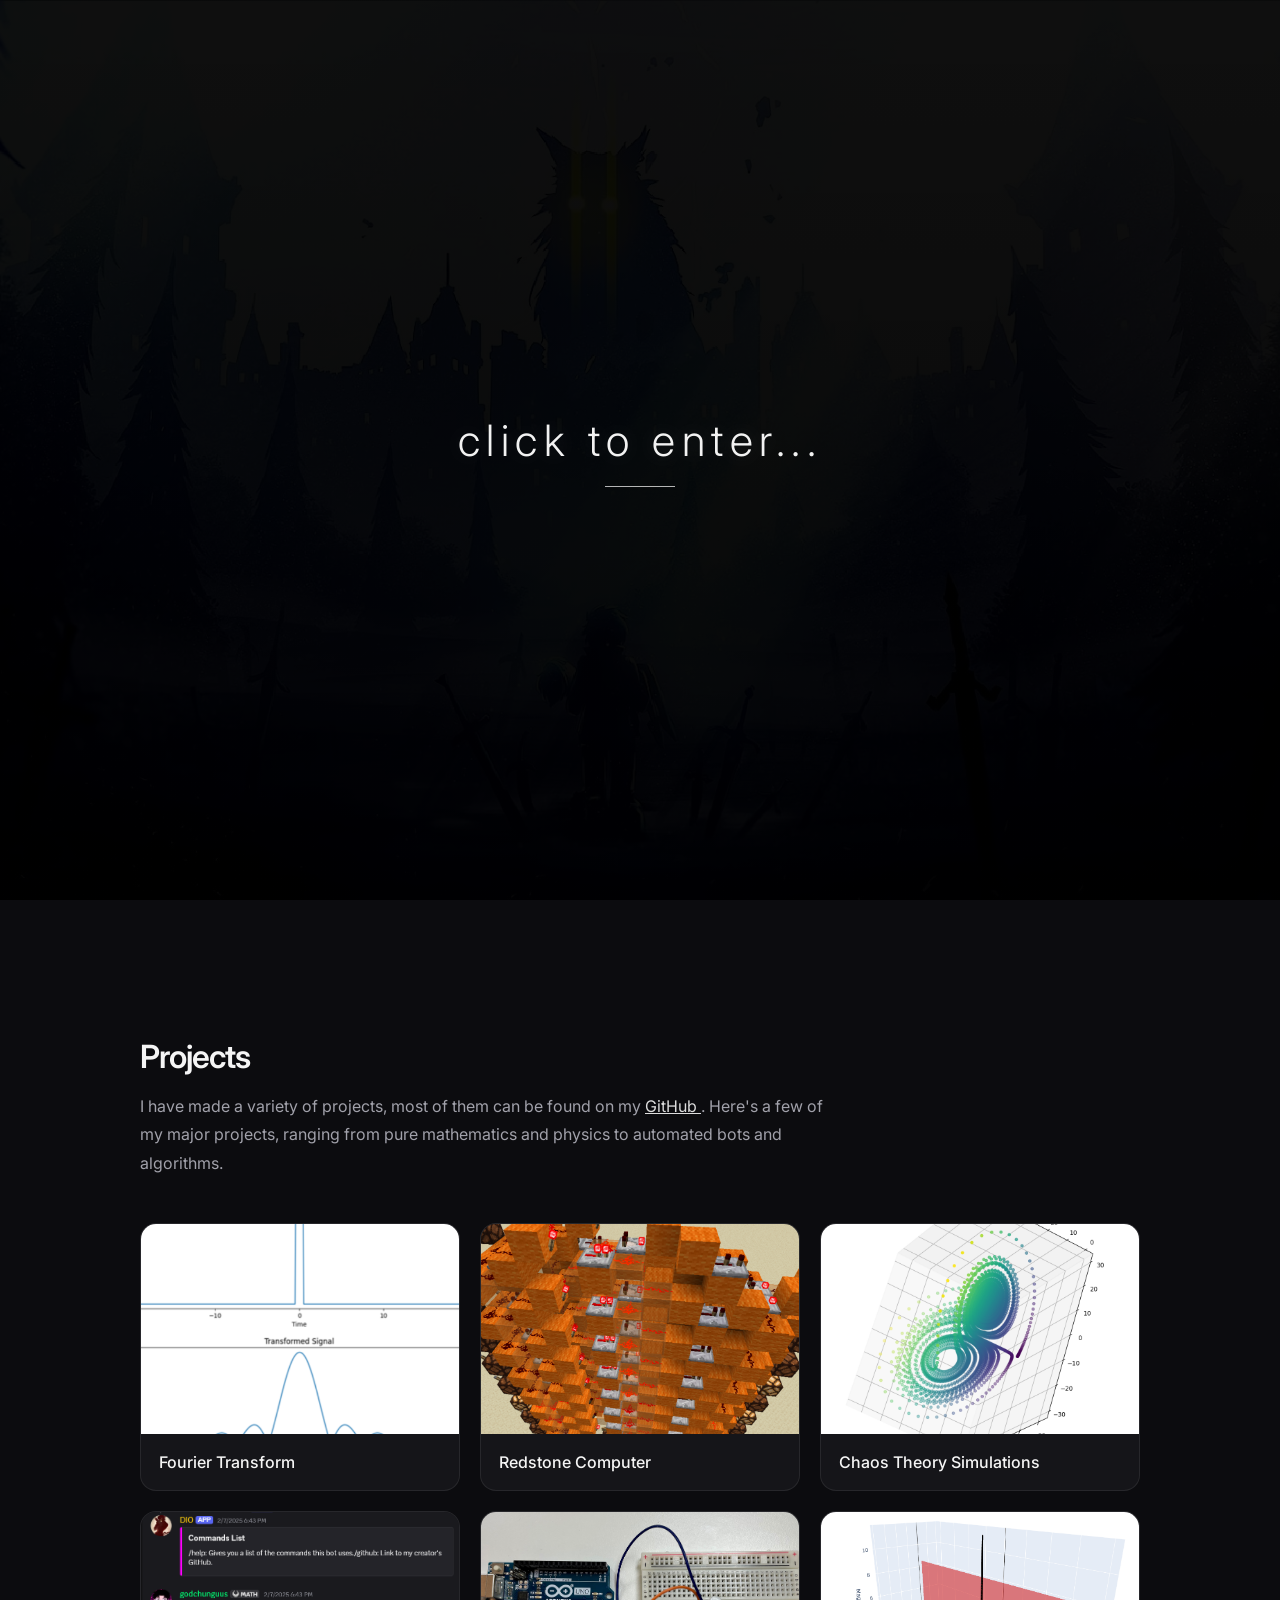
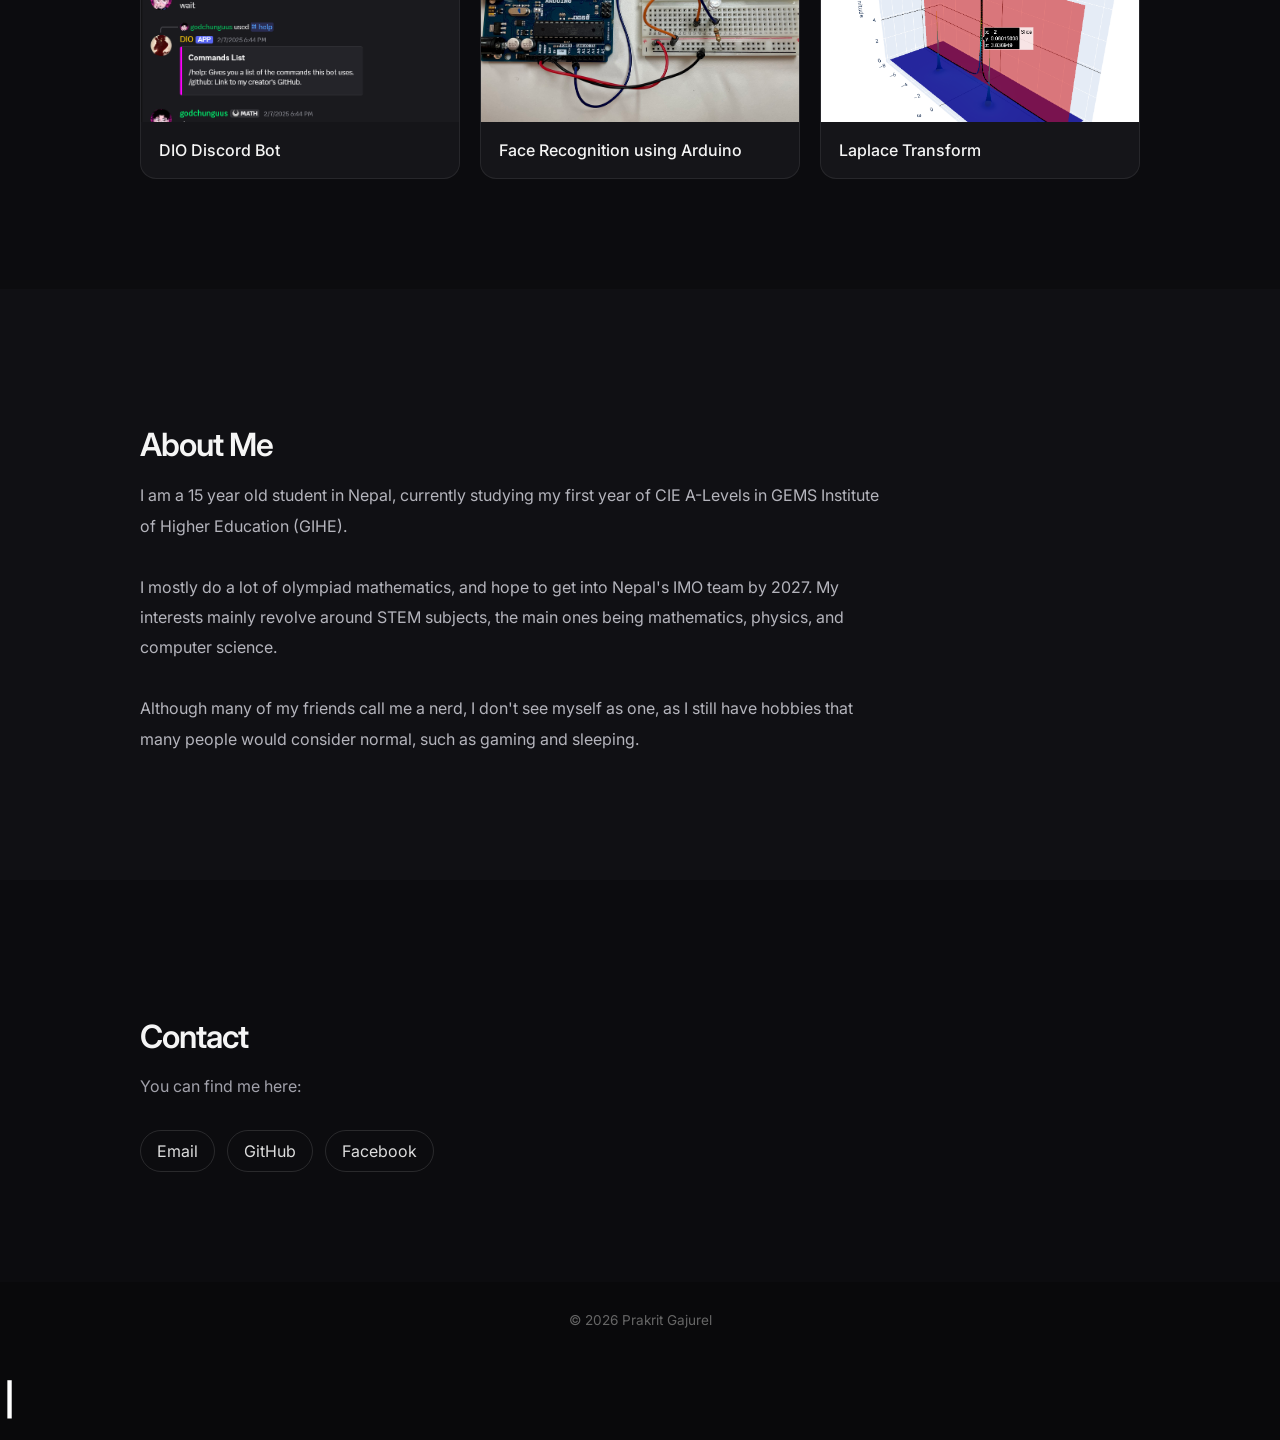
==== index.html @ 291060f9 "Add files via upload" ====
<!DOCTYPE HTML>
<html lang="en">

<head>
    <title>Prakrit Gajurel</title>

    <meta charset="utf-8">

    <meta
        name="viewport"
        content="width=device-width, initial-scale=1"
    >

    <link
        rel="stylesheet"
        href="assets/css/main.css"
    >

    <link
        href="https://fonts.googleapis.com/css2?family=Inter:wght@300;400;500;600;700&display=swap"
        rel="stylesheet"
    >
</head>


<body>

    <!-- click to enter -->

    <div id="entrance">

        <div class="entrance-content">

            <div class="entrance-text">
                click to enter...
            </div>

            <div class="entrance-line"></div>

        </div>

    </div>


    <!-- hero -->

    <section id="hero">

        <div class="hero-content">

            <h1>
                <span class="name-first"></span><span class="name-last"></span><span class="cursor">|</span>
            </h1>


            <p class="subtitle">
                Alias GodChungus
            </p>

            <a
                href="#projects"
                class="hero-button"
            >
                My Projects
            </a>

        </div>

    </section>


    <!-- projects -->

    <section
        id="projects"
        class="content-section"
    >

        <div class="section-inner">

            <h2 class="section-title">
                Projects
            </h2>

            <p class="section-description">

                I have made a variety of projects, most of them can be
                found on my

                <a
                    href="https://github.com/GodChungus"
                    target="_blank"
                    rel="noopener"
                >
                    GitHub
                </a>.

                Here's a few of my major projects, ranging from pure
                mathematics and physics to automated bots and algorithms.

            </p>


            <div class="projects-grid">


                <article class="project">

                    <img
                        src="images/fourier.png"
                        alt="Fourier Transform"
                    >

                    <div class="project-info">

                        <h3>
                            Fourier Transform
                        </h3>

                    </div>

                </article>


                <article class="project">

                    <img
                        src="images/redstone computer.png"
                        alt="Redstone Computer"
                    >

                    <div class="project-info">

                        <h3>
                            Redstone Computer
                        </h3>

                    </div>

                </article>


                <article class="project">

                    <img
                        src="images/chaos.png"
                        alt="Chaos Theory Simulations"
                    >

                    <div class="project-info">

                        <h3>
                            Chaos Theory Simulations
                        </h3>

                    </div>

                </article>


                <article class="project">

                    <img
                        src="images/dio.png"
                        alt="DIO Discord Bot"
                    >

                    <div class="project-info">

                        <h3>
                            DIO Discord Bot
                        </h3>

                    </div>

                </article>


                <article class="project">

                    <img
                        src="images/arduino ex.jpg"
                        alt="Arduino Face Recognition"
                    >

                    <div class="project-info">

                        <h3>
                            Face Recognition using Arduino
                        </h3>

                    </div>

                </article>


                <article class="project">

                    <a href="laplace.html">

                        <img
                            src="images/laplace ex.png"
                            alt="Laplace Transform"
                        >

                    </a>

                    <div class="project-info">

                        <h3>
                            Laplace Transform
                        </h3>

                    </div>

                </article>


            </div>

        </div>

    </section>


    <!-- about -->

    <section
        id="about"
        class="content-section"
    >

        <div class="section-inner">

            <h2 class="section-title">
                About Me
            </h2>

            <p class="about-text">

                I am a 15 year old student in Nepal, currently studying my
                first year of CIE A-Levels in GEMS Institute of Higher
                Education (GIHE).

                <br>
                <br>

                I mostly do a lot of olympiad mathematics, and hope to get
                into Nepal's IMO team by 2027. My interests mainly revolve
                around STEM subjects, the main ones being mathematics,
                physics, and computer science.

                <br>
                <br>

                Although many of my friends call me a nerd, I don't see
                myself as one, as I still have hobbies that many people
                would consider normal, such as gaming and sleeping.

            </p>

        </div>

    </section>


    <!-- contact -->

    <section
        id="contact"
        class="content-section"
    >

        <div class="section-inner">

            <h2 class="section-title">
                Contact
            </h2>

            <p class="section-description">
                You can find me here:
            </p>

            <div class="contact-links">

                <a href="mailto:pgajurel111@gmail.com">
                    Email
                </a>

                <a
                    href="https://github.com/GodChungus"
                    target="_blank"
                    rel="noopener"
                >
                    GitHub
                </a>

                <a
                    href="https://www.facebook.com/godchunguus/"
                    target="_blank"
                    rel="noopener"
                >
                    Facebook
                </a>

            </div>

        </div>

    </section>


    <!-- footer -->

    <footer>
        © 2026 Prakrit Gajurel
    </footer>


    <!-- local music -->

    <audio
        id="music"
        src="music/memento.mp3"
        preload="auto"
    ></audio>


    <!-- music player -->

    <div
        id="music-player"
        class="hidden"
    >

        <img
            class="music-art"
            src="images/memento.jpg"
            alt="Memento artwork"
        >


        <div class="music-info">

            <div class="music-title">
                Memento
            </div>

            <div class="music-artist">
                nonoc
            </div>

        </div>


        <button
            id="music-toggle"
            type="button"
            aria-label="Pause music"
        >

            <span class="pause-icon">
                <span></span>
                <span></span>
            </span>

        </button>

    </div>


    <!-- javascript -->

    <script src="assets/js/main.js"></script>

</body>

</html>
<h1>
    <span class="name-first"></span><span class="name-last"></span><span class="cursor">|</span>
</h1>
---- assets/css/main.css ----
/* global */

* {
    box-sizing: border-box;
}

html {
    scroll-behavior: smooth;
}

body {
    margin: 0;

    font-family:
        "Inter",
        sans-serif;

    background: #09090b;
    color: #f5f5f5;
}



/* click to enter */

#entrance {
    position: fixed;

    inset: 0;

    z-index: 10000;

    display: flex;

    align-items: center;
    justify-content: center;

    text-align: center;

    cursor: pointer;

    background:
        linear-gradient(
            rgba(0, 0, 0, 0.94),
            rgba(0, 0, 0, 0.97)
        ),
        url("../../images/rezero-bg.webp")
        center center / cover no-repeat;

    transition:
        opacity 1.2s ease,
        visibility 1.2s ease;
}


#entrance.leaving {
    opacity: 0;
    visibility: hidden;

    pointer-events: none;
}


/* entrance text */

.entrance-content {
    display: flex;

    flex-direction: column;

    align-items: center;

    animation:
        entranceAppear
        1.5s
        ease-out
        forwards;
}


.entrance-text {
    margin: 0;

    color:
        rgba(255, 255, 255, 0.95);

    font-size:
        clamp(
            1.8rem,
            4vw,
            2.7rem
        );

    font-weight: 300;

    letter-spacing: 0.15em;

    text-shadow:
        0 0 25px
        rgba(255, 255, 255, 0.15);

    animation:
        textPulse
        3s
        ease-in-out
        infinite;
}


.entrance-line {
    width: 70px;

    height: 1px;

    margin-top: 20px;

    background:
        rgba(255, 255, 255, 0.7);
}


@keyframes entranceAppear {

    0% {
        opacity: 0;
        transform:
            translateY(20px)
            scale(0.94);
    }

    100% {
        opacity: 1;
        transform:
            translateY(0)
            scale(1);
    }
}


@keyframes textPulse {

    0%,
    100% {
        opacity: 0.72;
    }

    50% {
        opacity: 1;
    }
}


/* hero */

#hero {
    min-height: 100vh;

    position: relative;

    display: flex;

    align-items: center;
    justify-content: center;

    text-align: center;

    overflow: hidden;
}


#hero::before {
    content: "";

    position: absolute;

    inset: -20px;

    background:
        linear-gradient(
            rgba(0, 0, 0, 0.38),
            rgba(0, 0, 0, 0.72)
        ),
        url("../../images/rezero-bg.webp")
        center center / cover no-repeat;

    filter: blur(4px);

    transform: scale(1.04);

    z-index: 0;
}


#hero::after {
    content: "";

    position: absolute;

    inset: 0;

    background:
        radial-gradient(
            circle at center,
            transparent 0%,
            rgba(0, 0, 0, 0.38) 100%
        );

    pointer-events: none;

    z-index: 1;
}


.hero-content {
    position: relative;

    z-index: 2;

    max-width: 800px;

    padding: 40px 25px;
}


.hero-content h1 {
    margin: 0;

    min-height: 1.1em;

    font-size:
        clamp(
            3rem,
            8vw,
            6rem
        );

    font-weight: 300;

    letter-spacing: 0.08em;

    line-height: 1.1;

    white-space: nowrap;

    text-shadow:
        0 4px 25px
        rgba(0, 0, 0, 0.5);
}


.name-first {
    color: #fff;
}


.name-last {
    color: #6ea8ff;
}

.cursor {
    color: #fff;

    margin-left: 4px;

    animation: blink 0.8s step-end infinite;
}

@keyframes blink {

    0%,
    50% {
        color: transparent;
    }

    51%,
    100% {
        color: #fff;
    }
}body {
    margin: 0;

    font-family:
        "Inter",
        sans-serif;

    background: #09090b;
    color: #f5f5f5;
}



/* subtitle */

.subtitle {
    margin:
        12px 0 35px;

    font-size: 1.05rem;

    color:
        rgba(255, 255, 255, 0.75);

    letter-spacing: 0.08em;

    text-transform: uppercase;
}


/* hero button */

.hero-button {
    display: inline-flex;

    align-items: center;
    justify-content: center;

    min-width: 190px;

    padding:
        13px 24px;

    border:
        1px solid
        rgba(255, 255, 255, 0.35);

    border-radius: 999px;

    background:
        rgba(255, 255, 255, 0.08);

    color: white;

    backdrop-filter:
        blur(12px);

    -webkit-backdrop-filter:
        blur(12px);

    font-size: 0.95rem;

    font-weight: 500;

    text-decoration: none;

    transition:
        background 0.25s ease,
        border-color 0.25s ease,
        transform 0.25s ease;
}


.hero-button:hover {
    background:
        rgba(255, 255, 255, 0.17);

    border-color:
        rgba(255, 255, 255, 0.7);

    transform:
        translateY(-2px);
}


/* music player */

#music-player {
    position: fixed;

    z-index: 9000;

    left: 50%;
    bottom: 24px;

    width:
        min(
            360px,
            calc(100vw - 30px)
        );

    display: flex;

    align-items: center;

    gap: 12px;

    padding:
        9px 11px;

    border:
        1px solid
        rgba(255, 255, 255, 0.16);

    border-radius: 999px;

    background:
        rgba(20, 20, 24, 0.62);

    backdrop-filter:
        blur(18px);

    -webkit-backdrop-filter:
        blur(18px);

    box-shadow:
        0 10px 40px
        rgba(0, 0, 0, 0.4);

    transform:
        translateX(-50%);

    opacity: 1;

    transition:
        opacity 0.5s ease,
        transform 0.5s
        cubic-bezier(.22, 1, .36, 1);
}


#music-player.hidden {
    opacity: 0;

    transform:
        translateX(-50%)
        translateY(20px);

    pointer-events: none;
}


/* music art */

.music-art {
    width: 42px;
    height: 42px;

    flex-shrink: 0;

    display: block;

    object-fit: cover;

    border-radius: 50%;

    box-shadow:
        0 3px 15px
        rgba(0, 0, 0, 0.4);
}


/* music info */

.music-info {
    flex: 1;

    min-width: 0;

    text-align: left;
}


.music-title {
    overflow: hidden;

    color: white;

    font-size: 0.9rem;

    font-weight: 500;

    white-space: nowrap;

    text-overflow: ellipsis;
}


.music-artist {
    margin-top: 2px;

    color:
        rgba(255, 255, 255, 0.48);

    font-size: 0.72rem;
}


/* music button */

#music-toggle {
    width: 38px;
    height: 38px;

    flex-shrink: 0;

    display: flex;

    align-items: center;
    justify-content: center;

    padding: 0;

    border: 0;

    border-radius: 50%;

    background:
        rgba(255, 255, 255, 0.1);

    cursor: pointer;

    transition:
        background 0.2s ease,
        transform 0.2s ease;
}


#music-toggle:hover {
    background:
        rgba(255, 255, 255, 0.18);

    transform:
        scale(1.06);
}


/* pause icon */

.pause-icon {
    width: 12px;
    height: 16px;

    display: flex;

    align-items: center;
    justify-content: center;

    gap: 4px;
}


.pause-icon span {
    display: block;

    width: 3px;
    height: 14px;

    border-radius: 2px;

    background: white;
}


/* play icon */

.play-icon {
    display: block;

    width: 0;
    height: 0;

    margin-left: 3px;

    border-top:
        7px solid transparent;

    border-bottom:
        7px solid transparent;

    border-left:
        10px solid white;
}


/* rotating music art */

.music-art {
    animation: albumSpin 8s linear infinite;
    animation-play-state: paused;
}

#music-player.playing .music-art {
    animation-play-state: running;
}

@keyframes albumSpin {
    from {
        transform: rotate(0deg);
    }

    to {
        transform: rotate(360deg);
    }
}


/* content sections */

.content-section {
    padding:
        110px 25px;

    background: #0c0c0f;
}


.content-section:nth-child(even) {
    background: #101014;
}


.section-inner {
    width:
        min(1000px, 100%);

    margin: 0 auto;
}


.section-title {
    margin-bottom: 15px;

    font-size: 2rem;

    font-weight: 600;

    letter-spacing: -0.03em;
}


.section-description {
    max-width: 700px;

    color: #a1a1aa;

    line-height: 1.8;
}


.section-description a {
    color: #ddd;
}


/* projects */

.projects-grid {
    display: grid;

    grid-template-columns:
        repeat(3, 1fr);

    gap: 20px;

    margin-top: 45px;
}


.project {
    overflow: hidden;

    border:
        1px solid
        rgba(255, 255, 255, 0.08);

    border-radius: 16px;

    background: #151519;

    transition:
        transform 0.25s ease,
        border-color 0.25s ease;
}


.project:hover {
    transform:
        translateY(-5px);

    border-color:
        rgba(255, 255, 255, 0.2);
}


.project img {
    display: block;

    width: 100%;

    height: 210px;

    object-fit: cover;
}


.project-info {
    padding: 18px;
}


.project-info h3 {
    margin: 0;

    font-size: 1rem;

    font-weight: 500;
}


.project a {
    display: block;
}


/* about */

.about-text {
    max-width: 750px;

    color: #b4b4bc;

    line-height: 1.9;
}


/* contact */

.contact-links {
    display: flex;

    flex-wrap: wrap;

    gap: 12px;

    margin-top: 30px;
}


.contact-links a {
    color: #ddd;

    text-decoration: none;

    padding:
        10px 16px;

    border:
        1px solid
        rgba(255, 255, 255, 0.12);

    border-radius: 999px;

    transition:
        0.25s ease;
}


.contact-links a:hover {
    background:
        rgba(255, 255, 255, 0.08);

    border-color:
        rgba(255, 255, 255, 0.3);
}


/* footer */

footer {
    padding: 30px;

    text-align: center;

    background: #09090b;

    color: #666;

    font-size: 0.85rem;
}


/* mobile */

@media (max-width: 750px) {

    .projects-grid {
        grid-template-columns: 1fr;
    }


    .content-section {
        padding:
            80px 20px;
    }


    .hero-content h1 {
        font-size: 3.2rem;

        letter-spacing: 0.05em;
    }


    .entrance-text {
        font-size: 1.5rem;

        letter-spacing:
            0.12em;
    }


    #music-player {
        bottom: 15px;

        width:
            calc(100vw - 30px);
    }

}
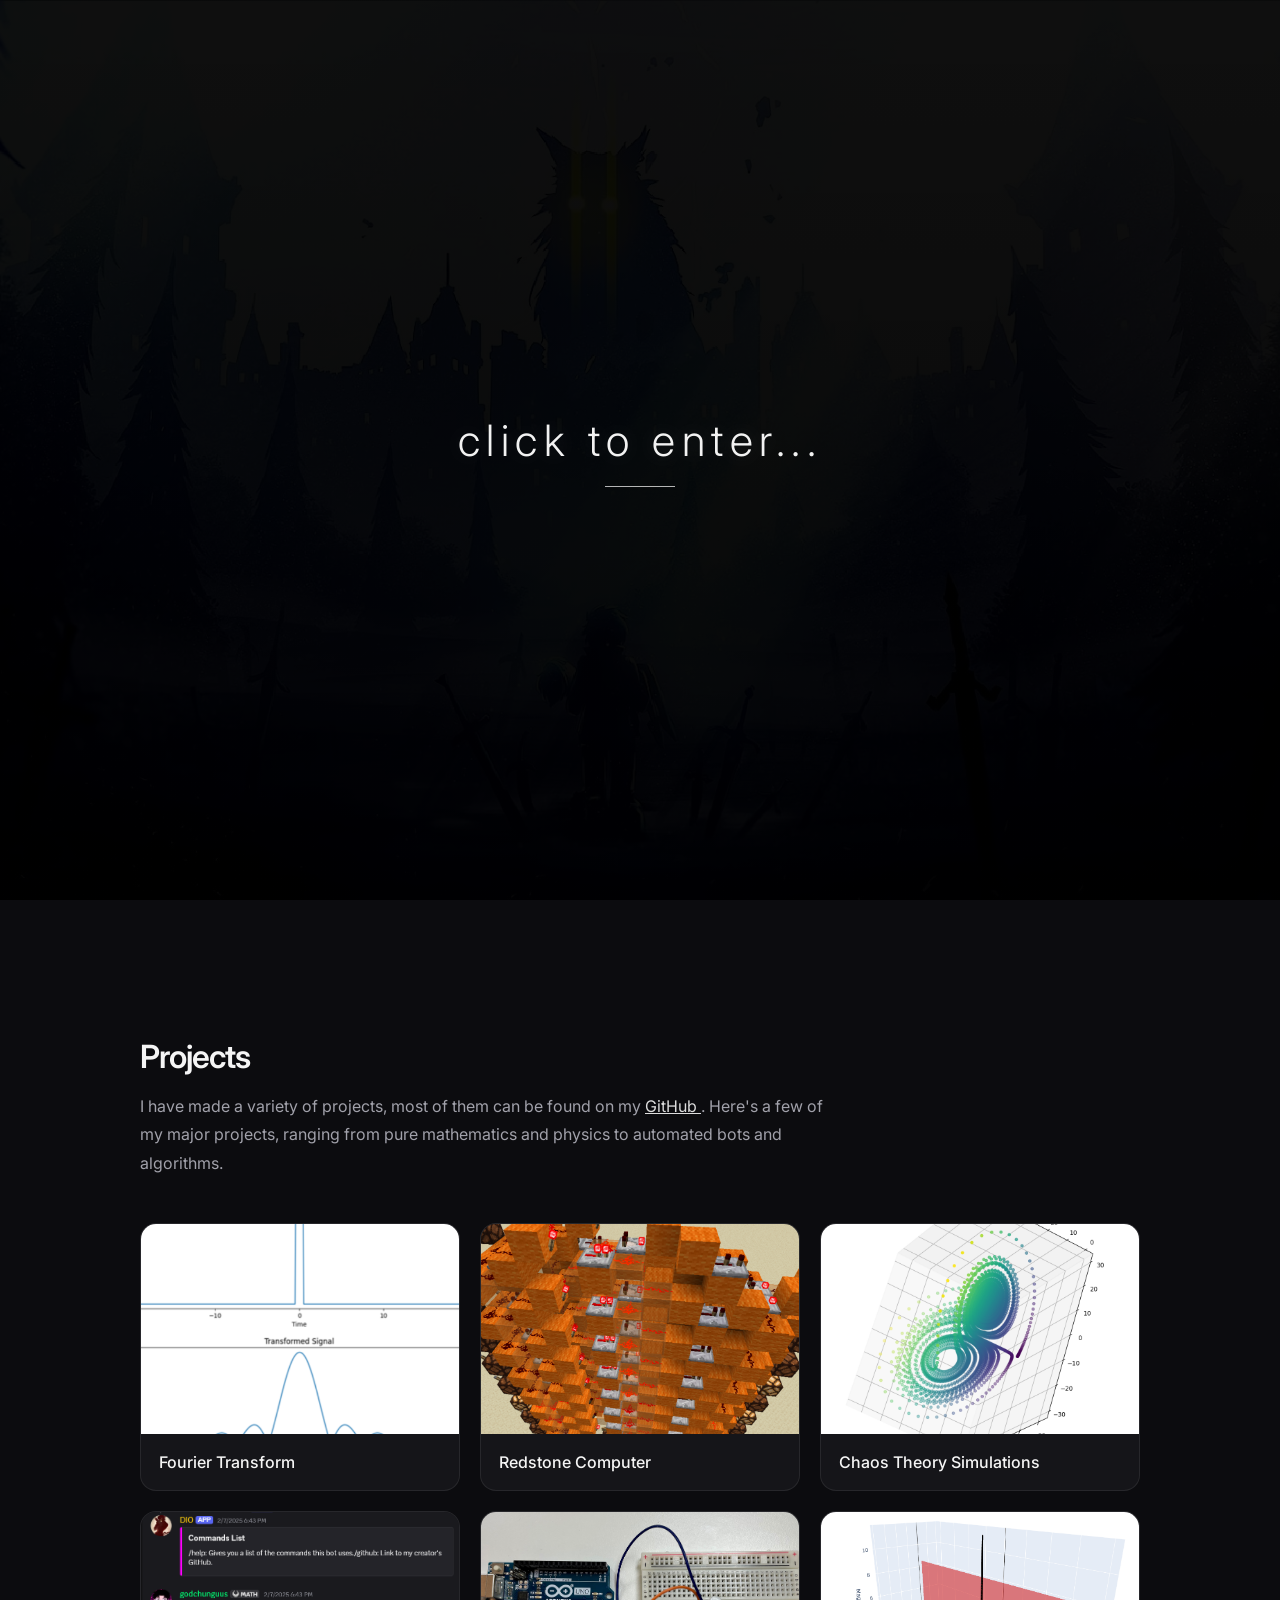
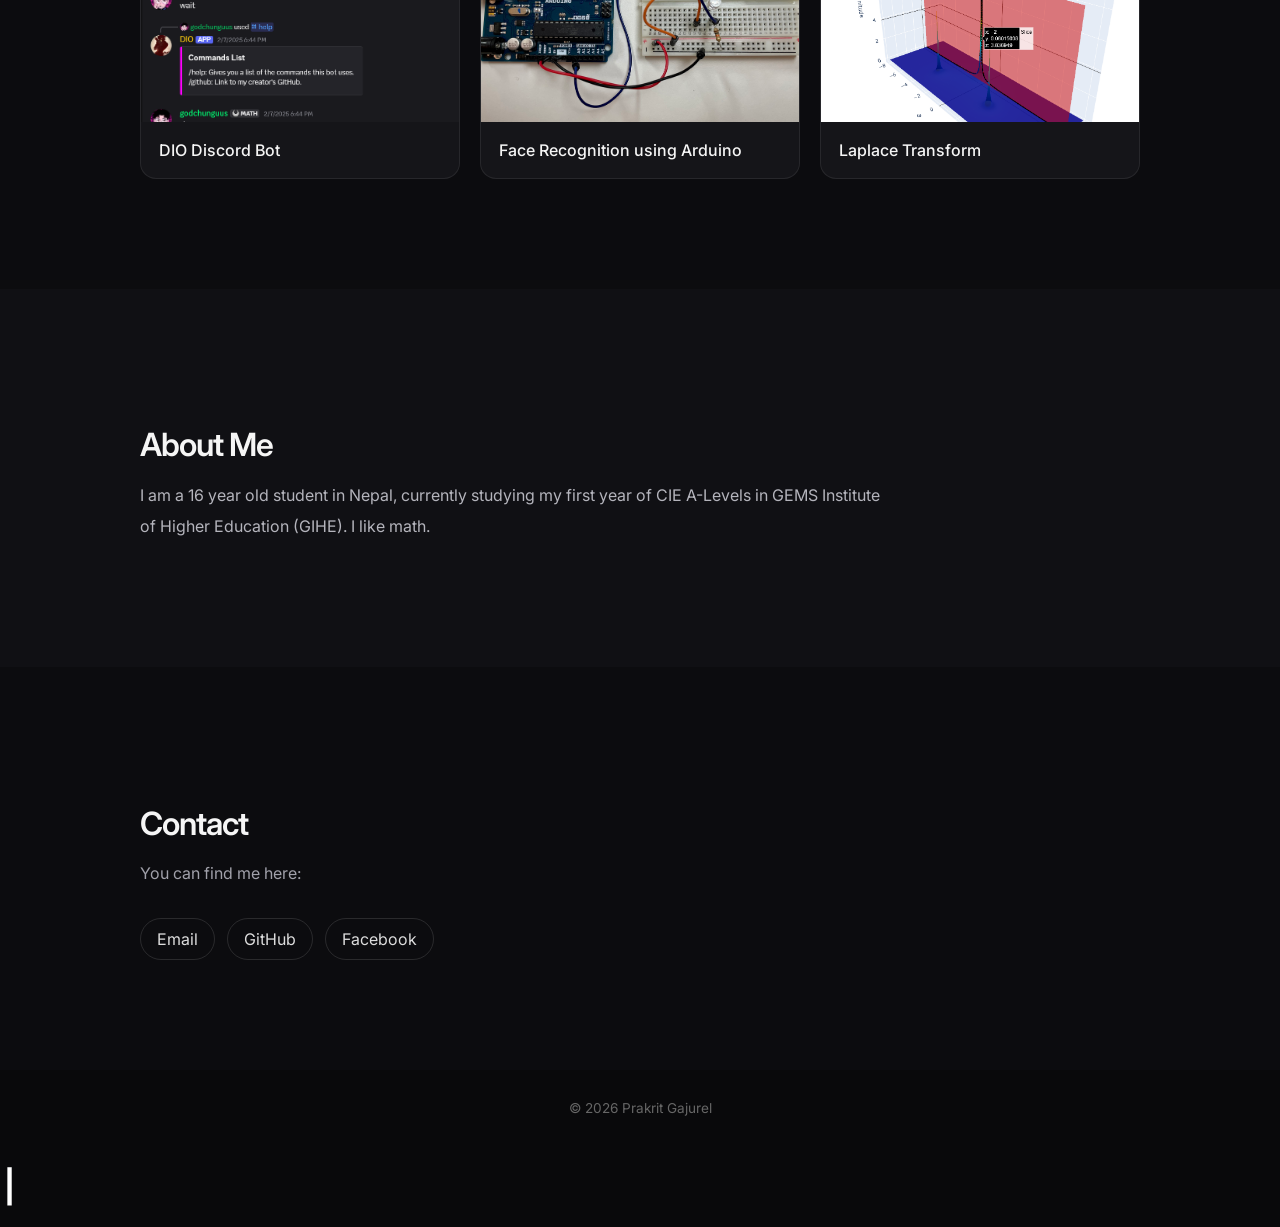
==== commit 0655bfb8: "Update index.html" ====
--- a/index.html
+++ b/index.html
@@ -238,25 +238,9 @@
 
             <p class="about-text">
 
-                I am a 15 year old student in Nepal, currently studying my
+                I am a 16 year old student in Nepal, currently studying my
                 first year of CIE A-Levels in GEMS Institute of Higher
-                Education (GIHE).
-
-                <br>
-                <br>
-
-                I mostly do a lot of olympiad mathematics, and hope to get
-                into Nepal's IMO team by 2027. My interests mainly revolve
-                around STEM subjects, the main ones being mathematics,
-                physics, and computer science.
-
-                <br>
-                <br>
-
-                Although many of my friends call me a nerd, I don't see
-                myself as one, as I still have hobbies that many people
-                would consider normal, such as gaming and sleeping.
-
+                Education (GIHE). I like math.
             </p>
 
         </div>
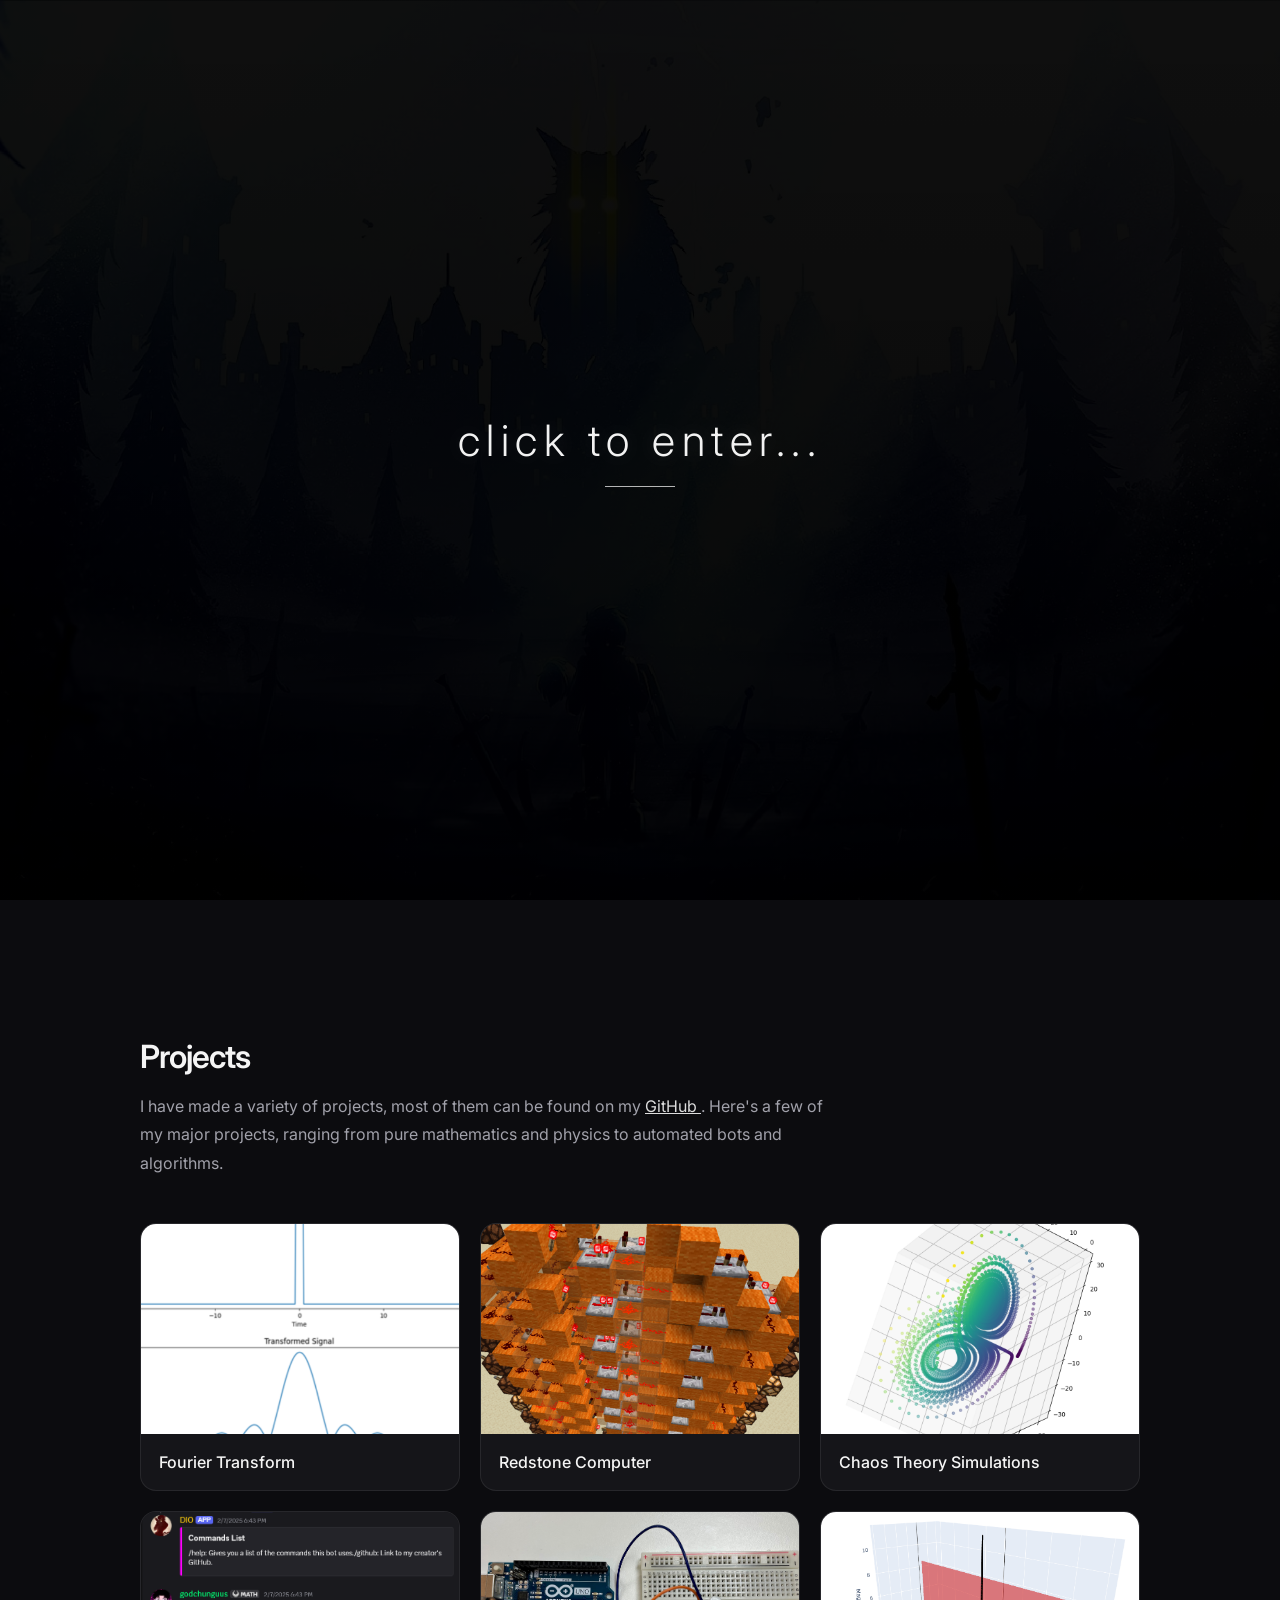
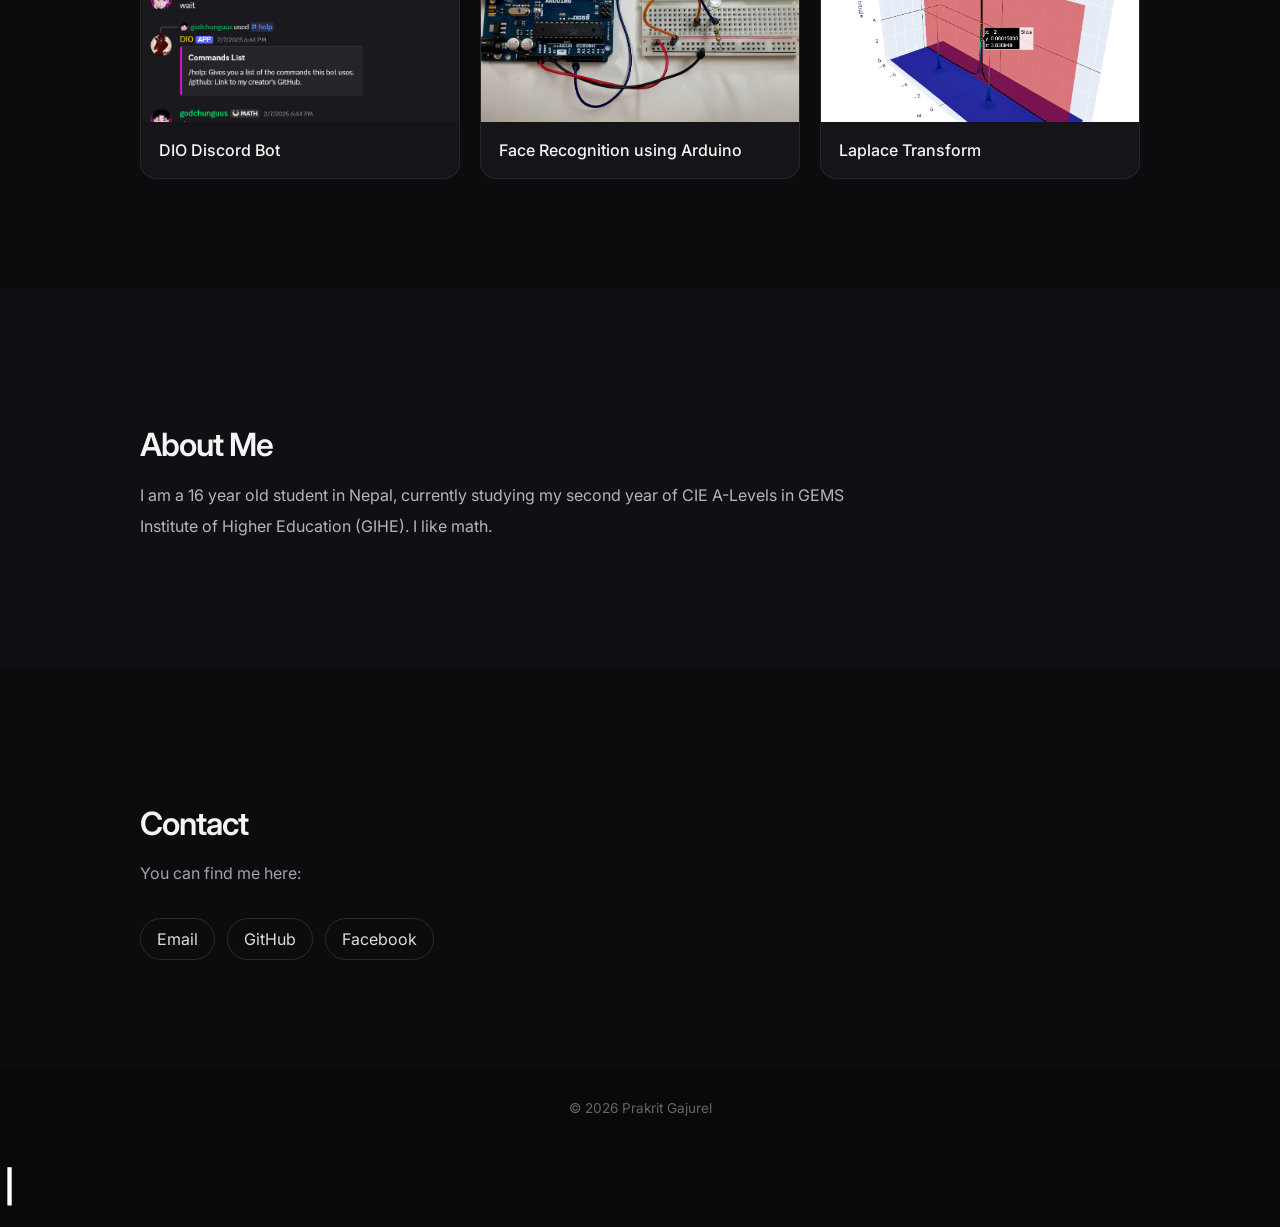
==== commit f90dcece: "Update index.html" ====
--- a/index.html
+++ b/index.html
@@ -239,7 +239,7 @@
             <p class="about-text">
 
                 I am a 16 year old student in Nepal, currently studying my
-                first year of CIE A-Levels in GEMS Institute of Higher
+                second year of CIE A-Levels in GEMS Institute of Higher
                 Education (GIHE). I like math.
             </p>
 
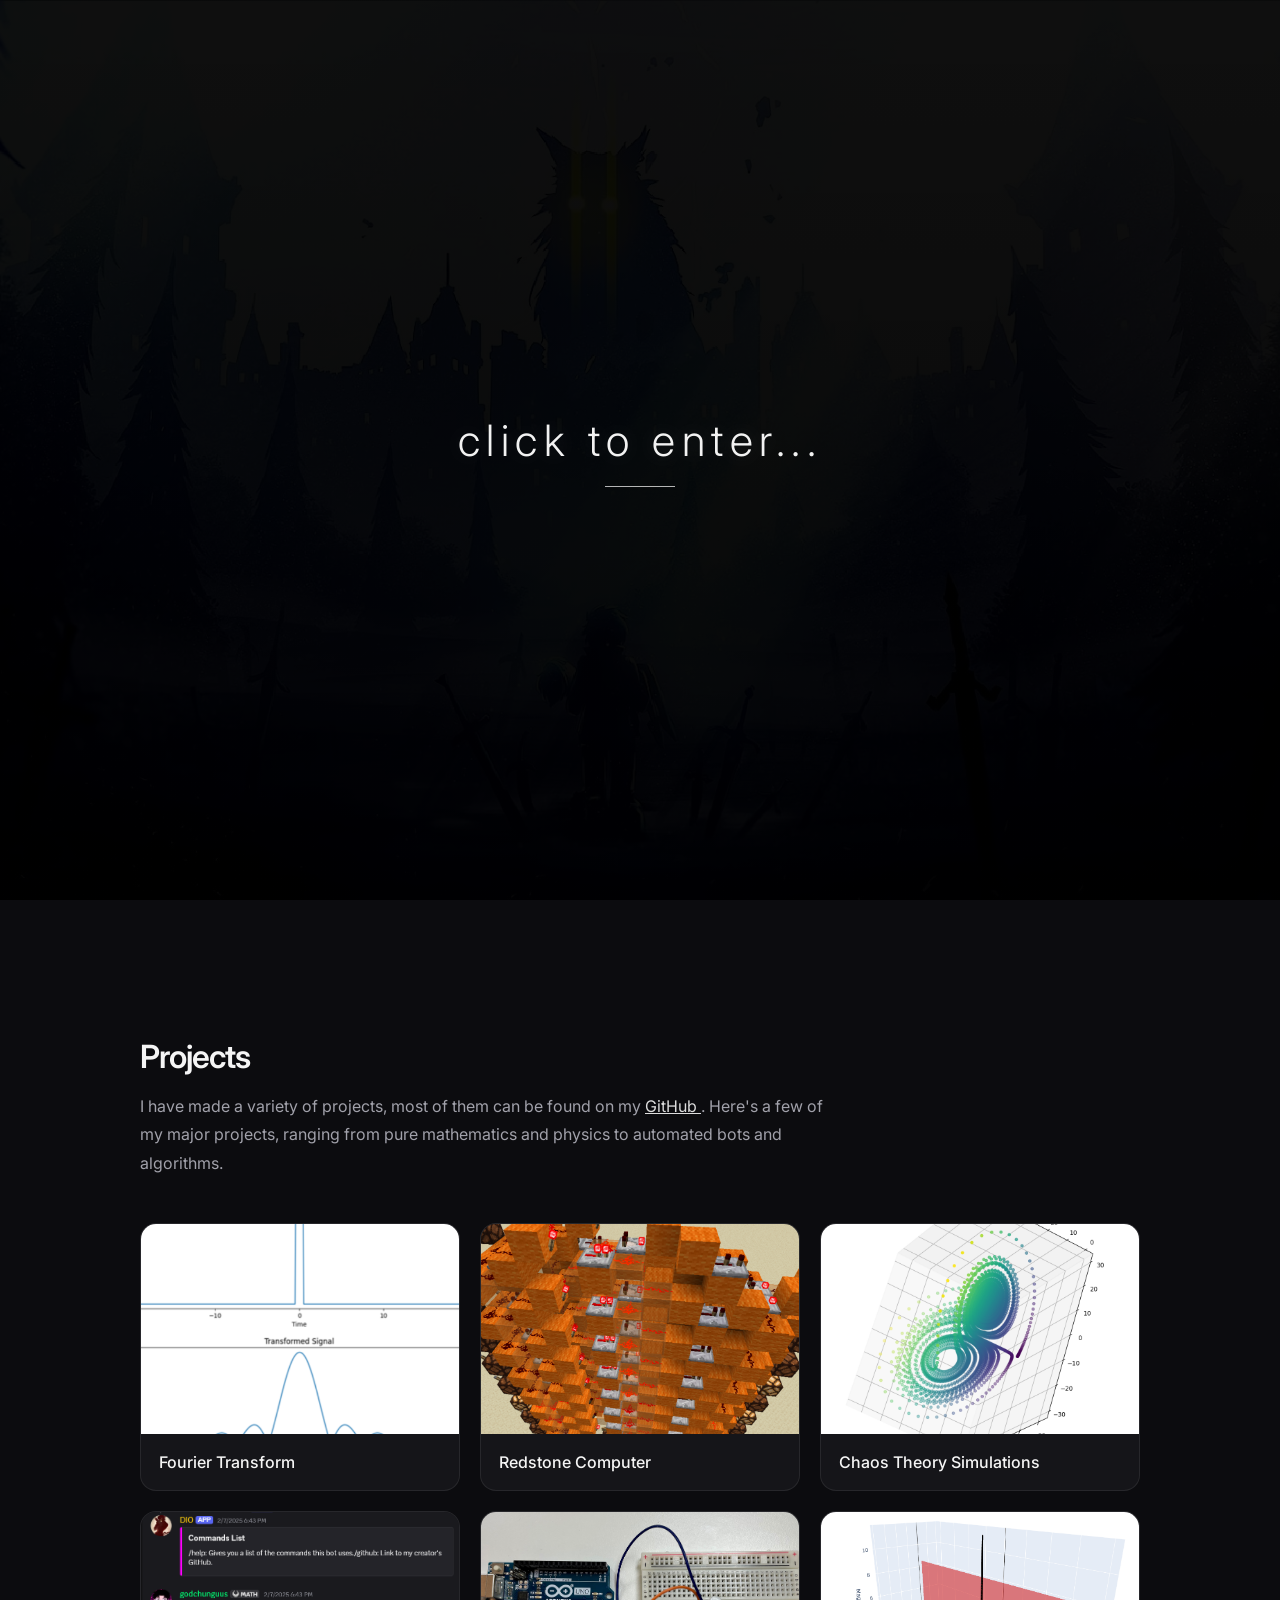
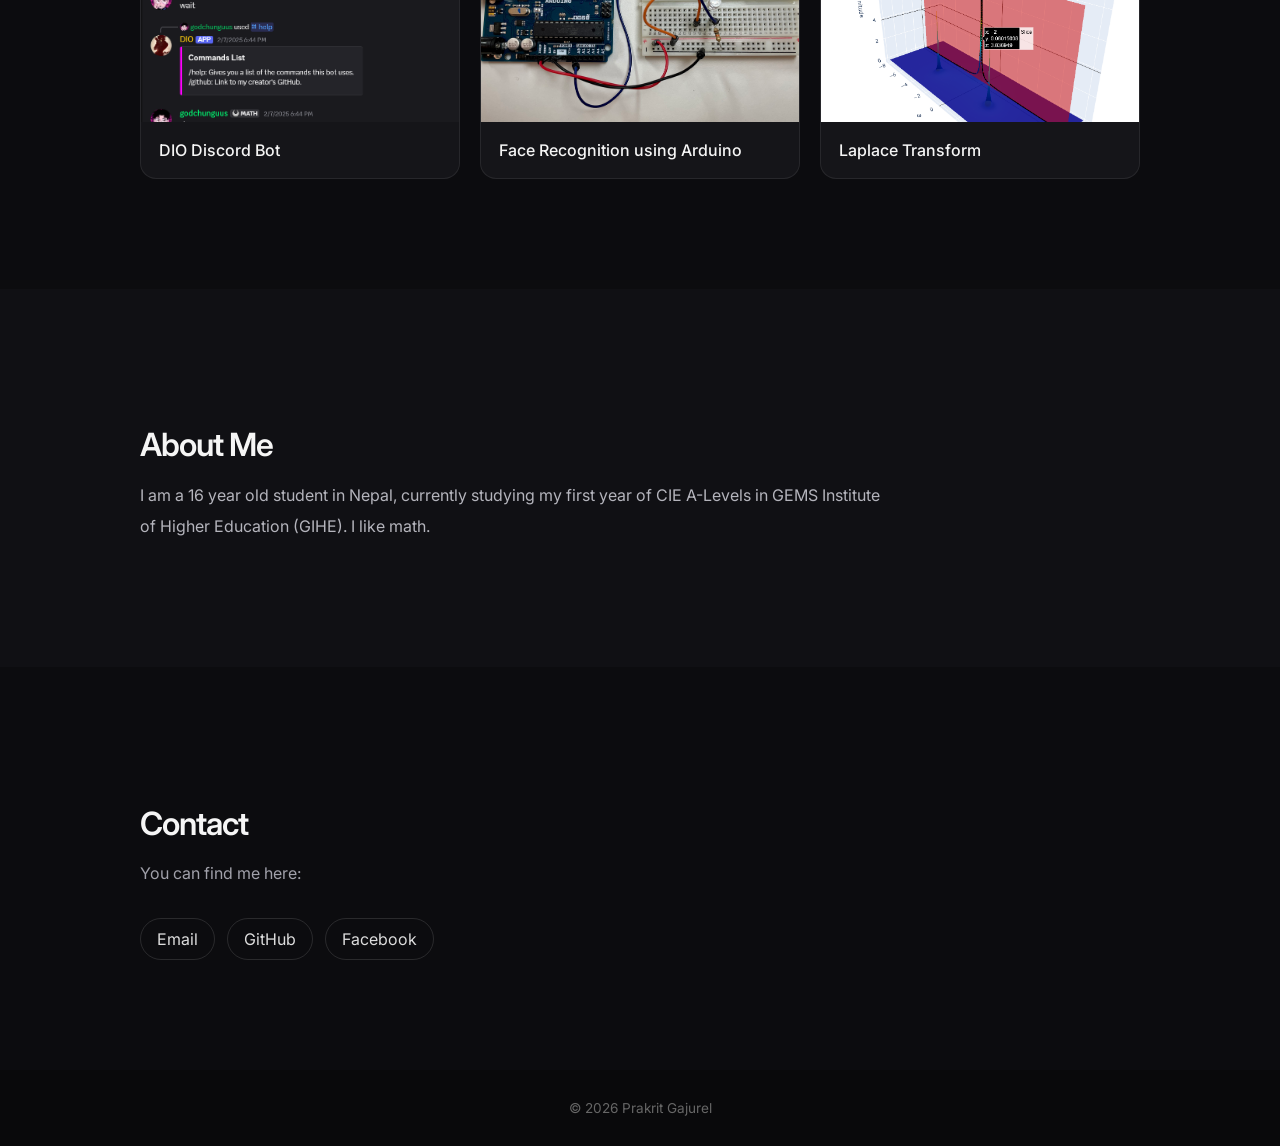
==== commit 6f6f6959: "Add files via upload" ====
--- a/index.html
+++ b/index.html
@@ -1,3 +1,4 @@
+
 <!DOCTYPE HTML>
 <html lang="en">
 
@@ -51,7 +52,6 @@
             <h1>
                 <span class="name-first"></span><span class="name-last"></span><span class="cursor">|</span>
             </h1>
-
 
             <p class="subtitle">
                 Alias GodChungus
@@ -239,8 +239,9 @@
             <p class="about-text">
 
                 I am a 16 year old student in Nepal, currently studying my
-                second year of CIE A-Levels in GEMS Institute of Higher
+                first year of CIE A-Levels in GEMS Institute of Higher
                 Education (GIHE). I like math.
+
             </p>
 
         </div>
@@ -305,7 +306,6 @@
 
     <audio
         id="music"
-        src="music/memento.mp3"
         preload="auto"
     ></audio>
 
@@ -318,19 +318,26 @@
     >
 
         <img
+            id="music-art"
             class="music-art"
             src="images/memento.jpg"
-            alt="Memento artwork"
+            alt="Album artwork"
         >
 
 
         <div class="music-info">
 
-            <div class="music-title">
+            <div
+                id="music-title"
+                class="music-title"
+            >
                 Memento
             </div>
 
-            <div class="music-artist">
+            <div
+                id="music-artist"
+                class="music-artist"
+            >
                 nonoc
             </div>
 
@@ -360,6 +367,3 @@
 </body>
 
 </html>
-<h1>
-    <span class="name-first"></span><span class="name-last"></span><span class="cursor">|</span>
-</h1>
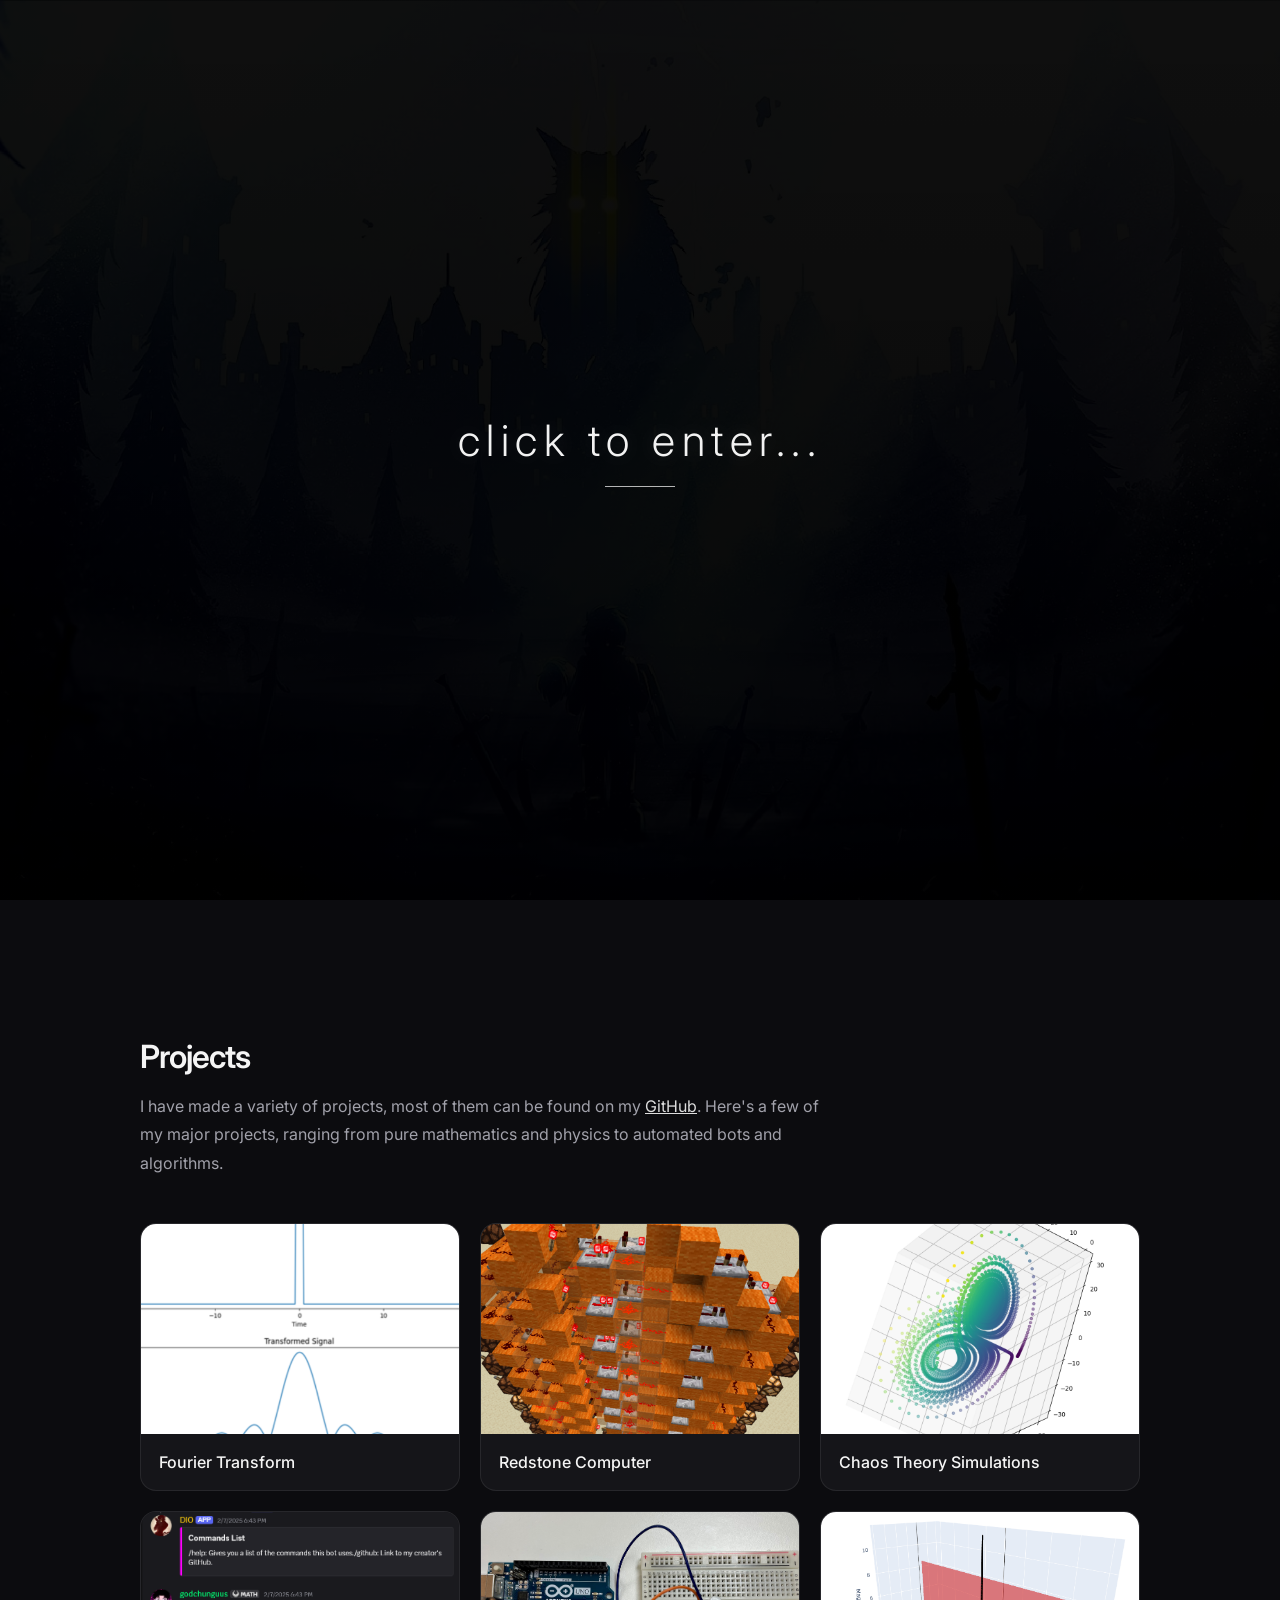
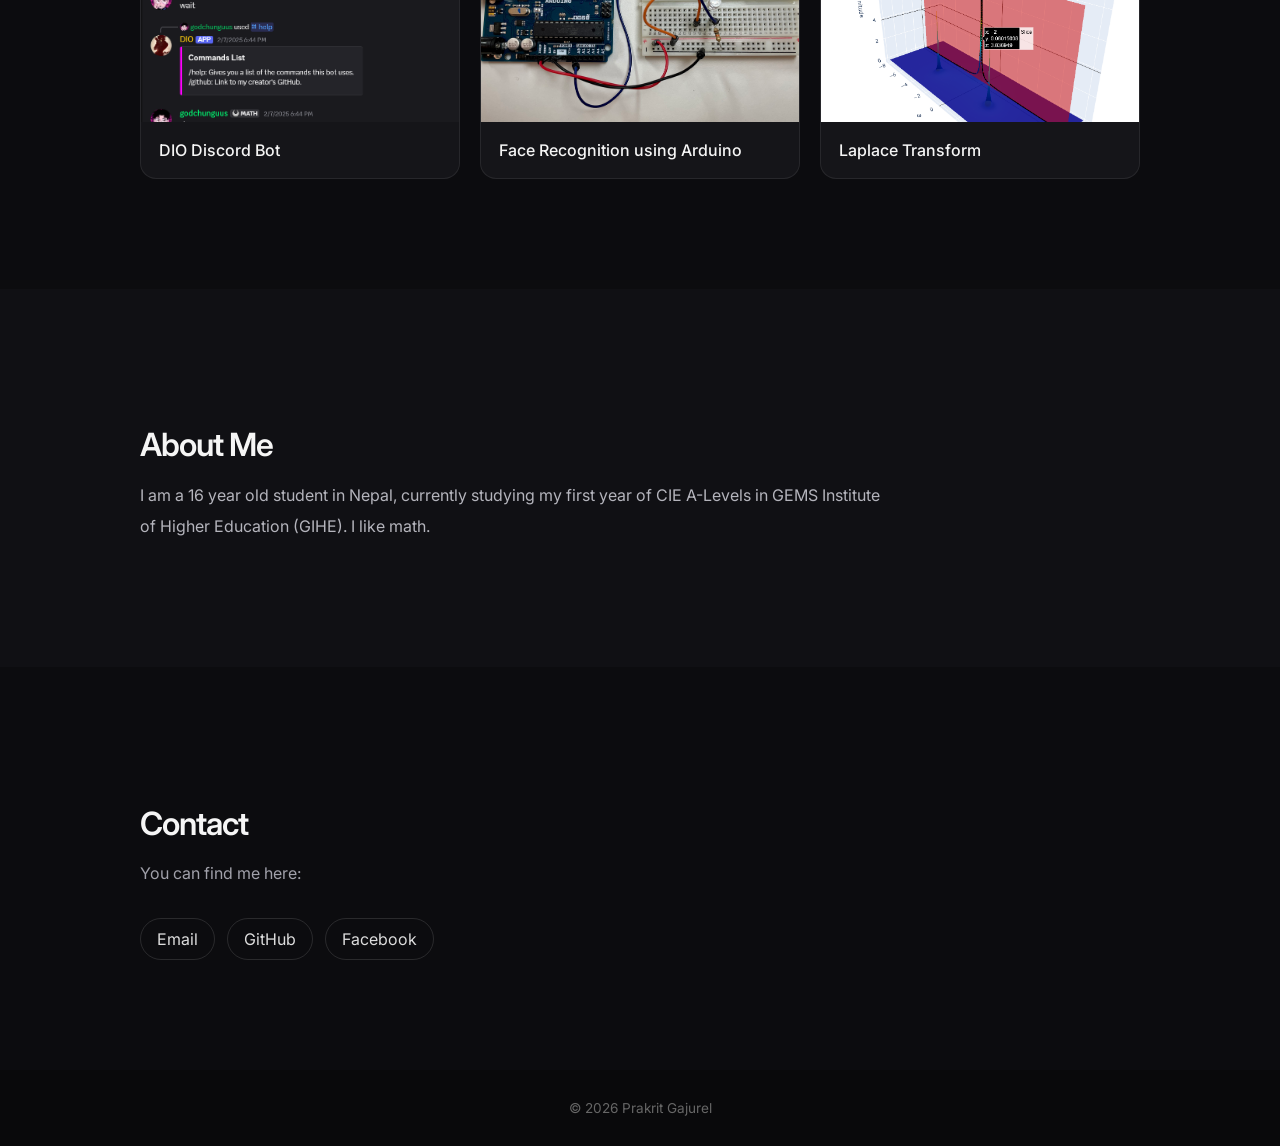
==== commit 38e907c6: "Update index.html" ====
--- a/index.html
+++ b/index.html
@@ -1,369 +1,183 @@
-
-<!DOCTYPE HTML>
+<!DOCTYPE html>
 <html lang="en">
 
 <head>
+    <meta charset="utf-8">
+    <meta name="viewport" content="width=device-width, initial-scale=1">
+
     <title>Prakrit Gajurel</title>
 
-    <meta charset="utf-8">
+    <!-- Relative stylesheet path -->
+    <link rel="stylesheet" href="./assets/css/main.css">
 
-    <meta
-        name="viewport"
-        content="width=device-width, initial-scale=1"
-    >
-
-    <link
-        rel="stylesheet"
-        href="assets/css/main.css"
-    >
-
+    <!-- Fonts -->
     <link
         href="https://fonts.googleapis.com/css2?family=Inter:wght@300;400;500;600;700&display=swap"
         rel="stylesheet"
     >
 </head>
 
-
 <body>
 
-    <!-- click to enter -->
-
+    <!-- Click to enter -->
     <div id="entrance">
-
         <div class="entrance-content">
-
-            <div class="entrance-text">
-                click to enter...
-            </div>
-
+            <div class="entrance-text">click to enter...</div>
             <div class="entrance-line"></div>
-
         </div>
-
     </div>
 
-
-    <!-- hero -->
-
+    <!-- Hero -->
     <section id="hero">
-
         <div class="hero-content">
-
             <h1>
                 <span class="name-first"></span><span class="name-last"></span><span class="cursor">|</span>
             </h1>
 
-            <p class="subtitle">
-                Alias GodChungus
+            <p class="subtitle">Alias GodChungus</p>
+
+            <a href="#projects" class="hero-button">My Projects</a>
+        </div>
+    </section>
+
+    <!-- Projects -->
+    <section id="projects" class="content-section">
+        <div class="section-inner">
+            <h2 class="section-title">Projects</h2>
+
+            <p class="section-description">
+                I have made a variety of projects, most of them can be
+                found on my
+                <a
+                    href="https://github.com/GodChungus"
+                    target="_blank"
+                    rel="noopener noreferrer"
+                >GitHub</a>.
+                Here's a few of my major projects, ranging from pure
+                mathematics and physics to automated bots and algorithms.
             </p>
 
-            <a
-                href="#projects"
-                class="hero-button"
-            >
-                My Projects
-            </a>
+            <div class="projects-grid">
 
+                <article class="project">
+                    <img src="./images/fourier.png" alt="Fourier Transform">
+                    <div class="project-info">
+                        <h3>Fourier Transform</h3>
+                    </div>
+                </article>
+
+                <article class="project">
+                    <img src="./images/redstone computer.png" alt="Redstone Computer">
+                    <div class="project-info">
+                        <h3>Redstone Computer</h3>
+                    </div>
+                </article>
+
+                <article class="project">
+                    <img src="./images/chaos.png" alt="Chaos Theory Simulations">
+                    <div class="project-info">
+                        <h3>Chaos Theory Simulations</h3>
+                    </div>
+                </article>
+
+                <article class="project">
+                    <img src="./images/dio.png" alt="DIO Discord Bot">
+                    <div class="project-info">
+                        <h3>DIO Discord Bot</h3>
+                    </div>
+                </article>
+
+                <article class="project">
+                    <img src="./images/arduino ex.jpg" alt="Arduino Face Recognition">
+                    <div class="project-info">
+                        <h3>Face Recognition using Arduino</h3>
+                    </div>
+                </article>
+
+                <article class="project">
+                    <a href="./laplace.html">
+                        <img src="./images/laplace ex.png" alt="Laplace Transform">
+                    </a>
+                    <div class="project-info">
+                        <h3>Laplace Transform</h3>
+                    </div>
+                </article>
+
+            </div>
         </div>
-
     </section>
 
+    <!-- About -->
+    <section id="about" class="content-section">
+        <div class="section-inner">
+            <h2 class="section-title">About Me</h2>
 
-    <!-- projects -->
+            <p class="about-text">
+                I am a 16 year old student in Nepal, currently studying my
+                first year of CIE A-Levels in GEMS Institute of Higher
+                Education (GIHE). I like math.
+            </p>
+        </div>
+    </section>
 
-    <section
-        id="projects"
-        class="content-section"
-    >
+    <!-- Contact -->
+    <section id="contact" class="content-section">
+        <div class="section-inner">
+            <h2 class="section-title">Contact</h2>
 
-        <div class="section-inner">
+            <p class="section-description">You can find me here:</p>
 
-            <h2 class="section-title">
-                Projects
-            </h2>
-
-            <p class="section-description">
-
-                I have made a variety of projects, most of them can be
-                found on my
+            <div class="contact-links">
+                <a href="mailto:pgajurel111@gmail.com">Email</a>
 
                 <a
                     href="https://github.com/GodChungus"
                     target="_blank"
-                    rel="noopener"
-                >
-                    GitHub
-                </a>.
-
-                Here's a few of my major projects, ranging from pure
-                mathematics and physics to automated bots and algorithms.
-
-            </p>
-
-
-            <div class="projects-grid">
-
-
-                <article class="project">
-
-                    <img
-                        src="images/fourier.png"
-                        alt="Fourier Transform"
-                    >
-
-                    <div class="project-info">
-
-                        <h3>
-                            Fourier Transform
-                        </h3>
-
-                    </div>
-
-                </article>
-
-
-                <article class="project">
-
-                    <img
-                        src="images/redstone computer.png"
-                        alt="Redstone Computer"
-                    >
-
-                    <div class="project-info">
-
-                        <h3>
-                            Redstone Computer
-                        </h3>
-
-                    </div>
-
-                </article>
-
-
-                <article class="project">
-
-                    <img
-                        src="images/chaos.png"
-                        alt="Chaos Theory Simulations"
-                    >
-
-                    <div class="project-info">
-
-                        <h3>
-                            Chaos Theory Simulations
-                        </h3>
-
-                    </div>
-
-                </article>
-
-
-                <article class="project">
-
-                    <img
-                        src="images/dio.png"
-                        alt="DIO Discord Bot"
-                    >
-
-                    <div class="project-info">
-
-                        <h3>
-                            DIO Discord Bot
-                        </h3>
-
-                    </div>
-
-                </article>
-
-
-                <article class="project">
-
-                    <img
-                        src="images/arduino ex.jpg"
-                        alt="Arduino Face Recognition"
-                    >
-
-                    <div class="project-info">
-
-                        <h3>
-                            Face Recognition using Arduino
-                        </h3>
-
-                    </div>
-
-                </article>
-
-
-                <article class="project">
-
-                    <a href="laplace.html">
-
-                        <img
-                            src="images/laplace ex.png"
-                            alt="Laplace Transform"
-                        >
-
-                    </a>
-
-                    <div class="project-info">
-
-                        <h3>
-                            Laplace Transform
-                        </h3>
-
-                    </div>
-
-                </article>
-
-
-            </div>
-
-        </div>
-
-    </section>
-
-
-    <!-- about -->
-
-    <section
-        id="about"
-        class="content-section"
-    >
-
-        <div class="section-inner">
-
-            <h2 class="section-title">
-                About Me
-            </h2>
-
-            <p class="about-text">
-
-                I am a 16 year old student in Nepal, currently studying my
-                first year of CIE A-Levels in GEMS Institute of Higher
-                Education (GIHE). I like math.
-
-            </p>
-
-        </div>
-
-    </section>
-
-
-    <!-- contact -->
-
-    <section
-        id="contact"
-        class="content-section"
-    >
-
-        <div class="section-inner">
-
-            <h2 class="section-title">
-                Contact
-            </h2>
-
-            <p class="section-description">
-                You can find me here:
-            </p>
-
-            <div class="contact-links">
-
-                <a href="mailto:pgajurel111@gmail.com">
-                    Email
-                </a>
-
-                <a
-                    href="https://github.com/GodChungus"
-                    target="_blank"
-                    rel="noopener"
-                >
-                    GitHub
-                </a>
+                    rel="noopener noreferrer"
+                >GitHub</a>
 
                 <a
                     href="https://www.facebook.com/godchunguus/"
                     target="_blank"
-                    rel="noopener"
-                >
-                    Facebook
-                </a>
-
+                    rel="noopener noreferrer"
+                >Facebook</a>
             </div>
-
         </div>
-
     </section>
 
-
-    <!-- footer -->
-
+    <!-- Footer -->
     <footer>
         © 2026 Prakrit Gajurel
     </footer>
 
+    <!-- Music -->
+    <audio id="music" preload="none"></audio>
 
-    <!-- local music -->
-
-    <audio
-        id="music"
-        preload="auto"
-    ></audio>
-
-
-    <!-- music player -->
-
-    <div
-        id="music-player"
-        class="hidden"
-    >
-
+    <!-- Music player -->
+    <div id="music-player" class="hidden">
         <img
             id="music-art"
             class="music-art"
-            src="images/memento.jpg"
+            src="./images/memento.jpg"
             alt="Album artwork"
         >
 
-
         <div class="music-info">
-
-            <div
-                id="music-title"
-                class="music-title"
-            >
-                Memento
-            </div>
-
-            <div
-                id="music-artist"
-                class="music-artist"
-            >
-                nonoc
-            </div>
-
+            <div id="music-title" class="music-title">Memento</div>
+            <div id="music-artist" class="music-artist">nonoc</div>
         </div>
-
 
         <button
             id="music-toggle"
             type="button"
-            aria-label="Pause music"
+            aria-label="Play music"
         >
-
-            <span class="pause-icon">
-                <span></span>
-                <span></span>
-            </span>
-
+            <span class="play-icon"></span>
         </button>
-
     </div>
 
-
-    <!-- javascript -->
-
-    <script src="assets/js/main.js"></script>
+    <!-- JavaScript -->
+    <script src="./assets/js/main.js" defer></script>
 
 </body>
-
 </html>
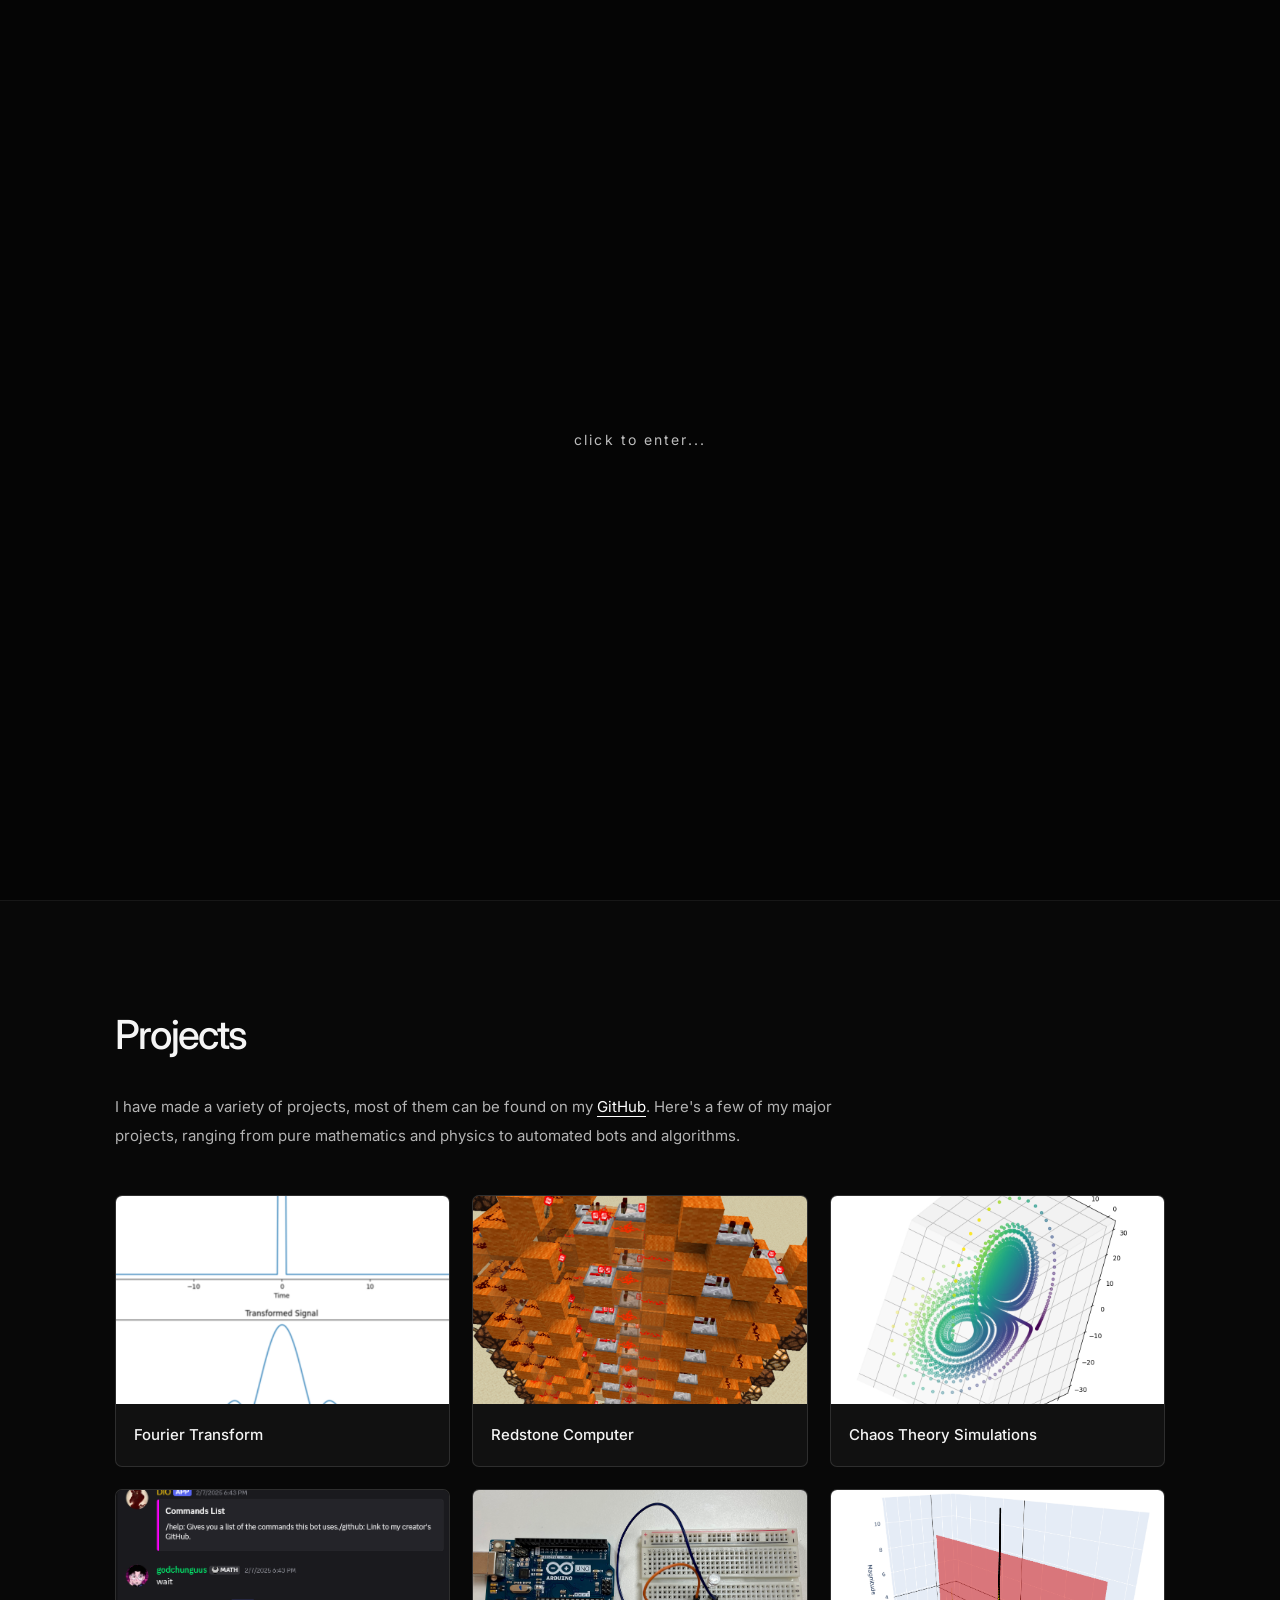
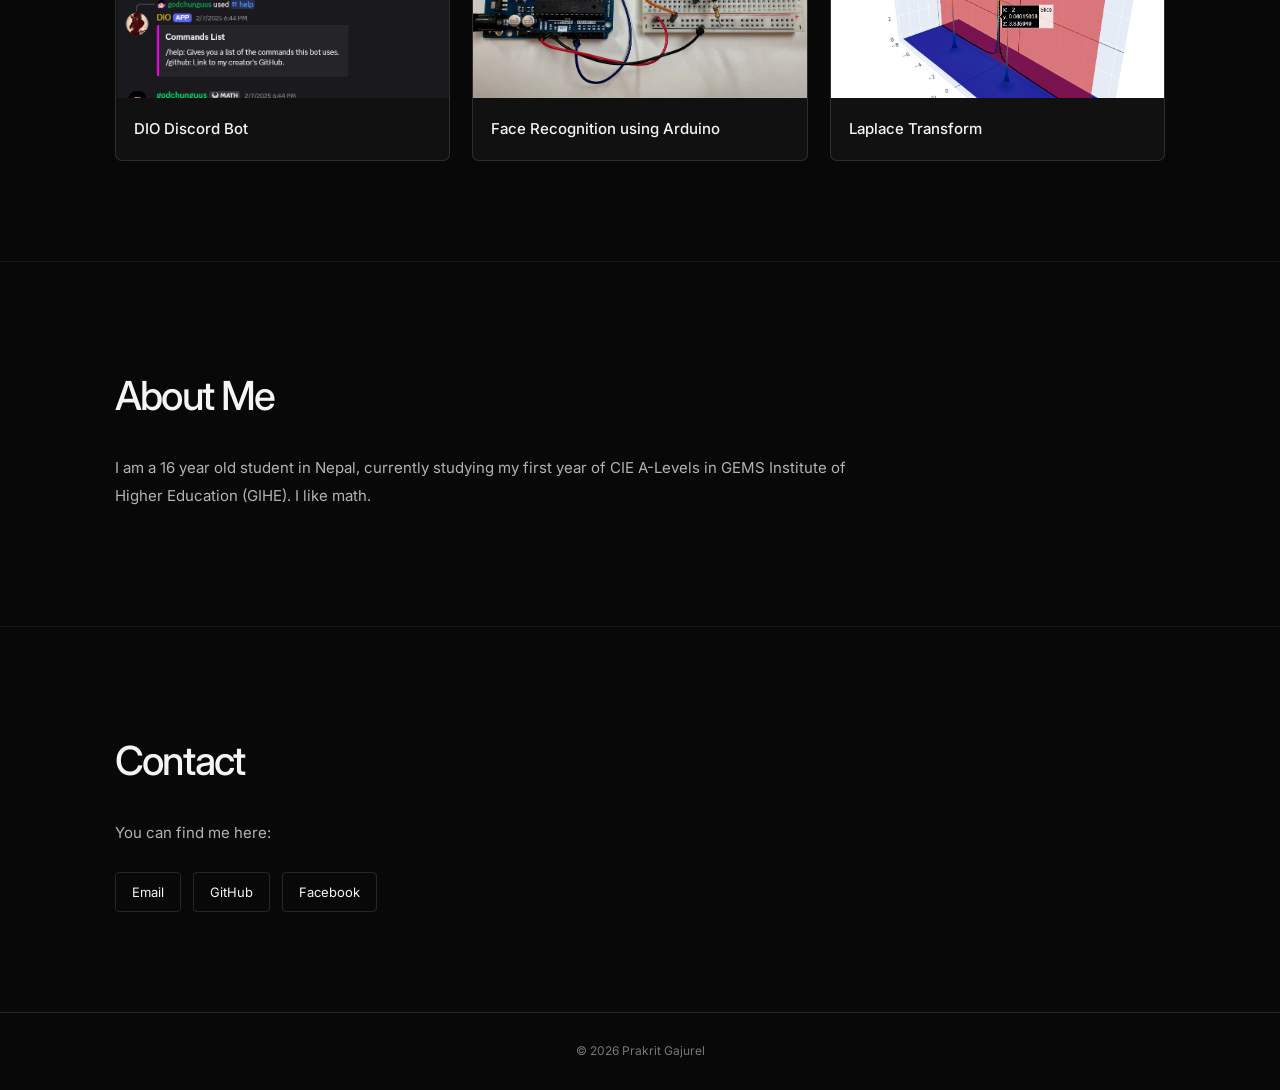
==== commit 23e95c4c: "Update index.html" ====
--- a/index.html
+++ b/index.html
@@ -1,16 +1,13 @@
-<!DOCTYPE html>
+<!DOCTYPE HTML>
 <html lang="en">
 
 <head>
+    <title>Prakrit Gajurel</title>
     <meta charset="utf-8">
     <meta name="viewport" content="width=device-width, initial-scale=1">
 
-    <title>Prakrit Gajurel</title>
-
-    <!-- Relative stylesheet path -->
     <link rel="stylesheet" href="./assets/css/main.css">
 
-    <!-- Fonts -->
     <link
         href="https://fonts.googleapis.com/css2?family=Inter:wght@300;400;500;600;700&display=swap"
         rel="stylesheet"
@@ -19,7 +16,7 @@
 
 <body>
 
-    <!-- Click to enter -->
+    <!-- click to enter -->
     <div id="entrance">
         <div class="entrance-content">
             <div class="entrance-text">click to enter...</div>
@@ -27,7 +24,7 @@
         </div>
     </div>
 
-    <!-- Hero -->
+    <!-- hero -->
     <section id="hero">
         <div class="hero-content">
             <h1>
@@ -40,7 +37,7 @@
         </div>
     </section>
 
-    <!-- Projects -->
+    <!-- projects -->
     <section id="projects" class="content-section">
         <div class="section-inner">
             <h2 class="section-title">Projects</h2>
@@ -48,11 +45,8 @@
             <p class="section-description">
                 I have made a variety of projects, most of them can be
                 found on my
-                <a
-                    href="https://github.com/GodChungus"
-                    target="_blank"
-                    rel="noopener noreferrer"
-                >GitHub</a>.
+                <a href="https://github.com/GodChungus"
+                   target="_blank" rel="noopener noreferrer">GitHub</a>.
                 Here's a few of my major projects, ranging from pure
                 mathematics and physics to automated bots and algorithms.
             </p>
@@ -107,7 +101,7 @@
         </div>
     </section>
 
-    <!-- About -->
+    <!-- about -->
     <section id="about" class="content-section">
         <div class="section-inner">
             <h2 class="section-title">About Me</h2>
@@ -120,7 +114,7 @@
         </div>
     </section>
 
-    <!-- Contact -->
+    <!-- contact -->
     <section id="contact" class="content-section">
         <div class="section-inner">
             <h2 class="section-title">Contact</h2>
@@ -130,31 +124,24 @@
             <div class="contact-links">
                 <a href="mailto:pgajurel111@gmail.com">Email</a>
 
-                <a
-                    href="https://github.com/GodChungus"
-                    target="_blank"
-                    rel="noopener noreferrer"
-                >GitHub</a>
+                <a href="https://github.com/GodChungus"
+                   target="_blank" rel="noopener noreferrer">GitHub</a>
 
-                <a
-                    href="https://www.facebook.com/godchunguus/"
-                    target="_blank"
-                    rel="noopener noreferrer"
-                >Facebook</a>
+                <a href="https://www.facebook.com/godchunguus/"
+                   target="_blank" rel="noopener noreferrer">Facebook</a>
             </div>
         </div>
     </section>
 
-    <!-- Footer -->
-    <footer>
-        © 2026 Prakrit Gajurel
-    </footer>
+    <!-- footer -->
+    <footer>© 2026 Prakrit Gajurel</footer>
 
-    <!-- Music -->
-    <audio id="music" preload="none"></audio>
+    <!-- music -->
+    <audio id="music" preload="auto"></audio>
 
-    <!-- Music player -->
+    <!-- music player -->
     <div id="music-player" class="hidden">
+
         <img
             id="music-art"
             class="music-art"
@@ -167,17 +154,17 @@
             <div id="music-artist" class="music-artist">nonoc</div>
         </div>
 
-        <button
-            id="music-toggle"
-            type="button"
-            aria-label="Play music"
-        >
-            <span class="play-icon"></span>
+        <button id="music-toggle" type="button" aria-label="Pause music">
+            <span class="pause-icon">
+                <span></span>
+                <span></span>
+            </span>
         </button>
+
     </div>
 
-    <!-- JavaScript -->
-    <script src="./assets/js/main.js" defer></script>
+    <!-- javascript -->
+    <script src="./assets/js/main.js"></script>
 
 </body>
 </html>
--- a/assets/css/main.css
+++ b/assets/css/main.css
@@ -1,4 +1,12 @@
- /* global */
+:root {
+    color-scheme: dark;
+    --background: #080808;
+    --surface: #111111;
+    --text: #f5f5f5;
+    --muted: #999999;
+    --accent: #ffffff;
+    --border: rgba(255, 255, 255, 0.12);
+}
 
 * {
     box-sizing: border-box;
@@ -6,813 +14,373 @@
 
 html {
     scroll-behavior: smooth;
+    scroll-padding-top: 30px;
 }
 
 body {
     margin: 0;
-
-    font-family:
-        "Inter",
-        sans-serif;
-
-    background: #09090b;
-    color: #f5f5f5;
-}
-
-
-
-/* click to enter */
+    background: var(--background);
+    color: var(--text);
+    font-family: "Inter", sans-serif;
+    line-height: 1.7;
+    -webkit-font-smoothing: antialiased;
+}
+
+body.no-scroll {
+    overflow: hidden;
+}
+
+a {
+    color: inherit;
+    text-underline-offset: 4px;
+}
+
+a:focus-visible,
+button:focus-visible {
+    outline: 2px solid white;
+    outline-offset: 5px;
+}
+
+/* Entrance overlay */
 
 #entrance {
     position: fixed;
-
     inset: 0;
-
-    z-index: 10000;
-
-    display: flex;
-
+    z-index: 1000;
+    display: flex;
     align-items: center;
     justify-content: center;
-
+    background: #050505;
+    cursor: pointer;
+    opacity: 1;
+    visibility: visible;
+    transition: opacity 0.8s ease, visibility 0.8s ease;
+}
+
+#entrance .entrance-content {
+    width: min(90%, 320px);
     text-align: center;
-
-    cursor: pointer;
-
-    background:
-        linear-gradient(
-            rgba(0, 0, 0, 0.94),
-            rgba(0, 0, 0, 0.97)
-        ),
-        url("../../images/rezero-bg.webp")
-        center center / cover no-repeat;
-
-    transition:
-        opacity 1.2s ease,
-        visibility 1.2s ease;
-}
-
+}
+
+.entrance-text {
+    font-size: 14px;
+    color: #bdbdbd;
+    letter-spacing: 0.15em;
+    animation: entrance-pulse 2s ease-in-out infinite;
+}
+
+.entrance-line {
+    width: 0;
+    height: 1px;
+    margin: 20px auto 0;
+    background: #ffffff;
+    transition: width 0.5s ease;
+}
+
+#entrance:hover .entrance-line {
+    width: 100%;
+}
 
 #entrance.leaving {
     opacity: 0;
     visibility: hidden;
-
     pointer-events: none;
 }
 
-
-/* entrance text */
-
-.entrance-content {
-    display: flex;
-
-    flex-direction: column;
-
-    align-items: center;
-
-    animation:
-        entranceAppear
-        1.5s
-        ease-out
-        forwards;
-}
-
-
-.entrance-text {
+@keyframes entrance-pulse {
+    0%, 100% { opacity: 0.45; }
+    50% { opacity: 1; }
+}
+
+/* Hero */
+
+#hero {
+    min-height: 100svh;
+    display: flex;
+    align-items: center;
+    justify-content: center;
+    padding: 100px 24px;
+    text-align: center;
+}
+
+.hero-content {
+    width: 100%;
+    max-width: 900px;
+}
+
+#hero h1 {
     margin: 0;
-
-    color:
-        rgba(255, 255, 255, 0.95);
-
-    font-size:
-        clamp(
-            1.8rem,
-            4vw,
-            2.7rem
-        );
-
-    font-weight: 300;
-
-    letter-spacing: 0.15em;
-
-    text-shadow:
-        0 0 25px
-        rgba(255, 255, 255, 0.15);
-
-    animation:
-        textPulse
-        3s
-        ease-in-out
-        infinite;
-}
-
-
-.entrance-line {
-    width: 70px;
-
-    height: 1px;
-
-    margin-top: 20px;
-
-    background:
-        rgba(255, 255, 255, 0.7);
-}
-
-
-@keyframes entranceAppear {
-
-    0% {
-        opacity: 0;
-        transform:
-            translateY(20px)
-            scale(0.94);
-    }
-
-    100% {
-        opacity: 1;
-        transform:
-            translateY(0)
-            scale(1);
-    }
-}
-
-
-@keyframes textPulse {
-
-    0%,
-    100% {
-        opacity: 0.72;
-    }
-
-    50% {
-        opacity: 1;
-    }
-}
-
-
-/* hero */
-
-#hero {
-    min-height: 100vh;
-
-    position: relative;
-
-    display: flex;
-
-    align-items: center;
-    justify-content: center;
-
+    font-size: clamp(42px, 9vw, 90px);
+    font-weight: 600;
+    letter-spacing: -0.07em;
+    line-height: 1.15;
+    overflow-wrap: anywhere;
+}
+
+.subtitle {
+    margin: 22px 0 32px;
+    color: var(--muted);
+    font-size: 15px;
+    letter-spacing: 0.08em;
+}
+
+.cursor {
+    display: inline-block;
+    margin-left: 5px;
+    animation: cursor-blink 0.8s step-end infinite;
+}
+
+@keyframes cursor-blink {
+    50% { opacity: 0; }
+}
+
+.hero-button {
+    display: inline-block;
+    padding: 11px 25px;
+    border: 1px solid var(--border);
+    border-radius: 4px;
+    font-size: 13px;
+    text-decoration: none;
+    transition: background 0.2s ease, color 0.2s ease;
+}
+
+.hero-button:hover {
+    background: white;
+    color: black;
+}
+
+/* General sections */
+
+.content-section {
+    padding: 100px 24px;
+    border-top: 1px solid rgba(255, 255, 255, 0.06);
+}
+
+.section-inner {
+    max-width: 1050px;
+    margin: 0 auto;
+}
+
+.section-title {
+    margin: 0 0 24px;
+    font-size: clamp(28px, 4vw, 40px);
+    font-weight: 500;
+    letter-spacing: -0.045em;
+}
+
+.section-description,
+.about-text {
+    max-width: 760px;
+    color: #b3b3b3;
+    font-size: 15px;
+    line-height: 1.9;
+}
+
+.section-description a {
+    color: white;
+}
+
+/* Project grid */
+
+.projects-grid {
+    display: grid;
+    grid-template-columns: repeat(3, minmax(0, 1fr));
+    gap: 22px;
+    margin-top: 45px;
+}
+
+.project {
+    min-width: 0;
+    overflow: hidden;
+    border: 1px solid var(--border);
+    border-radius: 7px;
+    background: var(--surface);
+    transition: transform 0.25s ease, border-color 0.25s ease;
+}
+
+.project:hover {
+    transform: translateY(-5px);
+    border-color: rgba(255, 255, 255, 0.35);
+}
+
+.project img {
+    display: block;
+    width: 100%;
+    aspect-ratio: 16 / 10;
+    object-fit: cover;
+    background: #171717;
+}
+
+.project > a {
+    display: block;
+}
+
+.project-info {
+    padding: 18px;
+}
+
+.project-info h3 {
+    margin: 0;
+    font-size: 15px;
+    font-weight: 500;
+}
+
+/* Contact */
+
+.contact-links {
+    display: flex;
+    flex-wrap: wrap;
+    gap: 12px;
+    margin-top: 25px;
+}
+
+.contact-links a {
+    padding: 8px 16px;
+    border: 1px solid var(--border);
+    border-radius: 4px;
+    font-size: 13px;
+    text-decoration: none;
+    transition: background 0.2s ease, color 0.2s ease;
+}
+
+.contact-links a:hover {
+    background: white;
+    color: black;
+}
+
+footer {
+    padding: 28px 20px;
+    border-top: 1px solid var(--border);
+    color: #777777;
+    font-size: 12px;
     text-align: center;
-
-    overflow: hidden;
-}
-
-
-#hero::before {
-    content: "";
-
-    position: absolute;
-
-    inset: -20px;
-
-    background:
-        linear-gradient(
-            rgba(0, 0, 0, 0.38),
-            rgba(0, 0, 0, 0.72)
-        ),
-        url("../../images/rezero-bg.webp")
-        center center / cover no-repeat;
-
-    filter: blur(4px);
-
-    transform: scale(1.04);
-
-    z-index: 0;
-}
-
-
-#hero::after {
-    content: "";
-
-    position: absolute;
-
-    inset: 0;
-
-    background:
-        radial-gradient(
-            circle at center,
-            transparent 0%,
-            rgba(0, 0, 0, 0.38) 100%
-        );
-
-    pointer-events: none;
-
-    z-index: 1;
-}
-
-
-.hero-content {
-    position: relative;
-
-    z-index: 2;
-
-    max-width: 800px;
-
-    padding: 40px 25px;
-}
-
-
-.hero-content h1 {
-    margin: 0;
-
-    min-height: 1.1em;
-
-    font-size:
-        clamp(
-            3rem,
-            8vw,
-            6rem
-        );
-
-    font-weight: 300;
-
-    letter-spacing: 0.08em;
-
-    line-height: 1.1;
-
-    white-space: nowrap;
-
-    text-shadow:
-        0 4px 25px
-        rgba(0, 0, 0, 0.5);
-}
-
-
-.name-first {
-    color: #fff;
-}
-
-
-.name-last {
-    color: #6ea8ff;
-}
-
-.cursor {
-    color: #fff;
-
-    margin-left: 4px;
-
-    animation: blink 0.8s step-end infinite;
-}
-
-@keyframes blink {
-
-    0%,
-    50% {
-        color: transparent;
-    }
-
-    51%,
-    100% {
-        color: #fff;
-    }
-}body {
-    margin: 0;
-
-    font-family:
-        "Inter",
-        sans-serif;
-
-    background: #09090b;
-    color: #f5f5f5;
-}
-
-
-
-/* subtitle */
-
-.subtitle {
-    margin:
-        12px 0 35px;
-
-    font-size: 1.05rem;
-
-    color:
-        rgba(255, 255, 255, 0.75);
-
-    letter-spacing: 0.08em;
-
-    text-transform: uppercase;
-}
-
-
-/* hero button */
-
-.hero-button {
-    display: inline-flex;
-
-    align-items: center;
-    justify-content: center;
-
-    min-width: 190px;
-
-    padding:
-        13px 24px;
-
-    border:
-        1px solid
-        rgba(255, 255, 255, 0.35);
-
-    border-radius: 999px;
-
-    background:
-        rgba(255, 255, 255, 0.08);
-
-    color: white;
-
-    backdrop-filter:
-        blur(12px);
-
-    -webkit-backdrop-filter:
-        blur(12px);
-
-    font-size: 0.95rem;
-
-    font-weight: 500;
-
-    text-decoration: none;
-
-    transition:
-        background 0.25s ease,
-        border-color 0.25s ease,
-        transform 0.25s ease;
-}
-
-
-.hero-button:hover {
-    background:
-        rgba(255, 255, 255, 0.17);
-
-    border-color:
-        rgba(255, 255, 255, 0.7);
-
-    transform:
-        translateY(-2px);
-}
-
-
-/* music player */
+}
+
+/* Music player */
+
+.hidden {
+    display: none !important;
+}
 
 #music-player {
     position: fixed;
-
-    z-index: 9000;
-
-    left: 50%;
-    bottom: 24px;
-
-    width:
-        min(
-            360px,
-            calc(100vw - 30px)
-        );
-
-    display: flex;
-
-    align-items: center;
-
-    gap: 12px;
-
-    padding:
-        9px 11px;
-
-    border:
-        1px solid
-        rgba(255, 255, 255, 0.16);
-
-    border-radius: 999px;
-
-    background:
-        rgba(20, 20, 24, 0.62);
-
-    backdrop-filter:
-        blur(18px);
-
-    -webkit-backdrop-filter:
-        blur(18px);
-
-    box-shadow:
-        0 10px 40px
-        rgba(0, 0, 0, 0.4);
-
-    transform:
-        translateX(-50%);
-
-    opacity: 1;
-
-    transition:
-        opacity 0.5s ease,
-        transform 0.5s
-        cubic-bezier(.22, 1, .36, 1);
-}
-
-
-#music-player.hidden {
-    opacity: 0;
-
-    transform:
-        translateX(-50%)
-        translateY(20px);
-
-    pointer-events: none;
-}
-
-
-/* music art */
+    right: 22px;
+    bottom: 22px;
+    z-index: 100;
+    display: flex;
+    align-items: center;
+    gap: 13px;
+    width: min(320px, calc(100vw - 32px));
+    padding: 12px;
+    border: 1px solid var(--border);
+    border-radius: 8px;
+    background: rgba(17, 17, 17, 0.96);
+    box-shadow: 0 10px 35px rgba(0, 0, 0, 0.35);
+}
 
 .music-art {
-    width: 42px;
-    height: 42px;
-
-    flex-shrink: 0;
-
-    display: block;
-
+    width: 48px;
+    height: 48px;
+    flex: 0 0 48px;
+    border-radius: 4px;
     object-fit: cover;
-
-    border-radius: 50%;
-
-    box-shadow:
-        0 3px 15px
-        rgba(0, 0, 0, 0.4);
-}
-
-
-/* music info */
+    background: #222222;
+}
 
 .music-info {
     flex: 1;
-
     min-width: 0;
-
-    text-align: left;
-}
-
+}
 
 .music-title {
     overflow: hidden;
-
     color: white;
-
-    font-size: 0.9rem;
-
-    font-weight: 500;
-
+    font-size: 13px;
+    font-weight: 600;
+    text-overflow: ellipsis;
     white-space: nowrap;
-
-    text-overflow: ellipsis;
-}
-
+}
 
 .music-artist {
-    margin-top: 2px;
-
-    color:
-        rgba(255, 255, 255, 0.48);
-
-    font-size: 0.72rem;
-}
-
-
-/* music button */
+    color: var(--muted);
+    font-size: 11px;
+}
 
 #music-toggle {
-    width: 38px;
-    height: 38px;
-
-    flex-shrink: 0;
-
-    display: flex;
-
+    display: flex;
+    flex: 0 0 36px;
     align-items: center;
     justify-content: center;
-
+    width: 36px;
+    height: 36px;
     padding: 0;
-
-    border: 0;
-
+    border: 1px solid var(--border);
     border-radius: 50%;
-
-    background:
-        rgba(255, 255, 255, 0.1);
-
+    background: transparent;
+    color: white;
     cursor: pointer;
-
-    transition:
-        background 0.2s ease,
-        transform 0.2s ease;
-}
-
+}
 
 #music-toggle:hover {
-    background:
-        rgba(255, 255, 255, 0.18);
-
-    transform:
-        scale(1.06);
-}
-
-
-/* pause icon */
+    background: #292929;
+}
 
 .pause-icon {
-    width: 12px;
-    height: 16px;
-
-    display: flex;
-
+    display: flex;
+    gap: 4px;
     align-items: center;
     justify-content: center;
-
-    gap: 4px;
-}
-
+}
 
 .pause-icon span {
     display: block;
-
     width: 3px;
-    height: 14px;
-
-    border-radius: 2px;
-
-    background: white;
-}
-
-
-/* play icon */
+    height: 13px;
+    border-radius: 1px;
+    background: currentColor;
+}
 
 .play-icon {
-    display: block;
-
     width: 0;
     height: 0;
-
     margin-left: 3px;
-
-    border-top:
-        7px solid transparent;
-
-    border-bottom:
-        7px solid transparent;
-
-    border-left:
-        10px solid white;
-}
-
-
-/* rotating music art */
-
-.music-art {
-    animation: albumSpin 8s linear infinite;
-    animation-play-state: paused;
-}
-
-#music-player.playing .music-art {
-    animation-play-state: running;
-}
-
-@keyframes albumSpin {
-    from {
-        transform: rotate(0deg);
-    }
-
-    to {
-        transform: rotate(360deg);
-    }
-}
-
-
-/* content sections */
-
-.content-section {
-    padding:
-        110px 25px;
-
-    background: #0c0c0f;
-}
-
-
-.content-section:nth-child(even) {
-    background: #101014;
-}
-
-
-.section-inner {
-    width:
-        min(1000px, 100%);
-
-    margin: 0 auto;
-}
-
-
-.section-title {
-    margin-bottom: 15px;
-
-    font-size: 2rem;
-
-    font-weight: 600;
-
-    letter-spacing: -0.03em;
-}
-
-
-.section-description {
-    max-width: 700px;
-
-    color: #a1a1aa;
-
-    line-height: 1.8;
-}
-
-
-.section-description a {
-    color: #ddd;
-}
-
-
-/* projects */
-
-.projects-grid {
-    display: grid;
-
-    grid-template-columns:
-        repeat(3, 1fr);
-
-    gap: 20px;
-
-    margin-top: 45px;
-}
-
-
-.project {
-    overflow: hidden;
-
-    border:
-        1px solid
-        rgba(255, 255, 255, 0.08);
-
-    border-radius: 16px;
-
-    background: #151519;
-
-    transition:
-        transform 0.25s ease,
-        border-color 0.25s ease;
-}
-
-
-.project:hover {
-    transform:
-        translateY(-5px);
-
-    border-color:
-        rgba(255, 255, 255, 0.2);
-}
-
-
-.project img {
-    display: block;
-
-    width: 100%;
-
-    height: 210px;
-
-    object-fit: cover;
-}
-
-
-.project-info {
-    padding: 18px;
-}
-
-
-.project-info h3 {
-    margin: 0;
-
-    font-size: 1rem;
-
-    font-weight: 500;
-}
-
-
-.project a {
-    display: block;
-}
-
-
-/* about */
-
-.about-text {
-    max-width: 750px;
-
-    color: #b4b4bc;
-
-    line-height: 1.9;
-}
-
-
-/* contact */
-
-.contact-links {
-    display: flex;
-
-    flex-wrap: wrap;
-
-    gap: 12px;
-
-    margin-top: 30px;
-}
-
-
-.contact-links a {
-    color: #ddd;
-
-    text-decoration: none;
-
-    padding:
-        10px 16px;
-
-    border:
-        1px solid
-        rgba(255, 255, 255, 0.12);
-
-    border-radius: 999px;
-
-    transition:
-        0.25s ease;
-}
-
-
-.contact-links a:hover {
-    background:
-        rgba(255, 255, 255, 0.08);
-
-    border-color:
-        rgba(255, 255, 255, 0.3);
-}
-
-
-/* footer */
-
-footer {
-    padding: 30px;
-
-    text-align: center;
-
-    background: #09090b;
-
-    color: #666;
-
-    font-size: 0.85rem;
-}
-
-
-/* mobile */
-
-@media (max-width: 750px) {
-
+    border-top: 7px solid transparent;
+    border-bottom: 7px solid transparent;
+    border-left: 10px solid currentColor;
+}
+
+@media (max-width: 800px) {
+    .projects-grid {
+        grid-template-columns: repeat(2, minmax(0, 1fr));
+    }
+
+    .content-section {
+        padding: 75px 22px;
+    }
+}
+
+@media (max-width: 520px) {
     .projects-grid {
         grid-template-columns: 1fr;
     }
 
-
-    .content-section {
-        padding:
-            80px 20px;
-    }
-
-
-    .hero-content h1 {
-        font-size: 3.2rem;
-
-        letter-spacing: 0.05em;
-    }
-
-
-    .entrance-text {
-        font-size: 1.5rem;
-
-        letter-spacing:
-            0.12em;
-    }
-
-
     #music-player {
-        bottom: 15px;
-
-        width:
-            calc(100vw - 30px);
-    }
-
-}
+        right: 12px;
+        bottom: 12px;
+    }
+
+    #hero {
+        padding-inline: 18px;
+    }
+}
+
+@media (prefers-reduced-motion: reduce) {
+    *,
+    *::before,
+    *::after {
+        scroll-behavior: auto !important;
+        animation-duration: 0.01ms !important;
+        animation-iteration-count: 1 !important;
+        transition-duration: 0.01ms !important;
+    }
+}
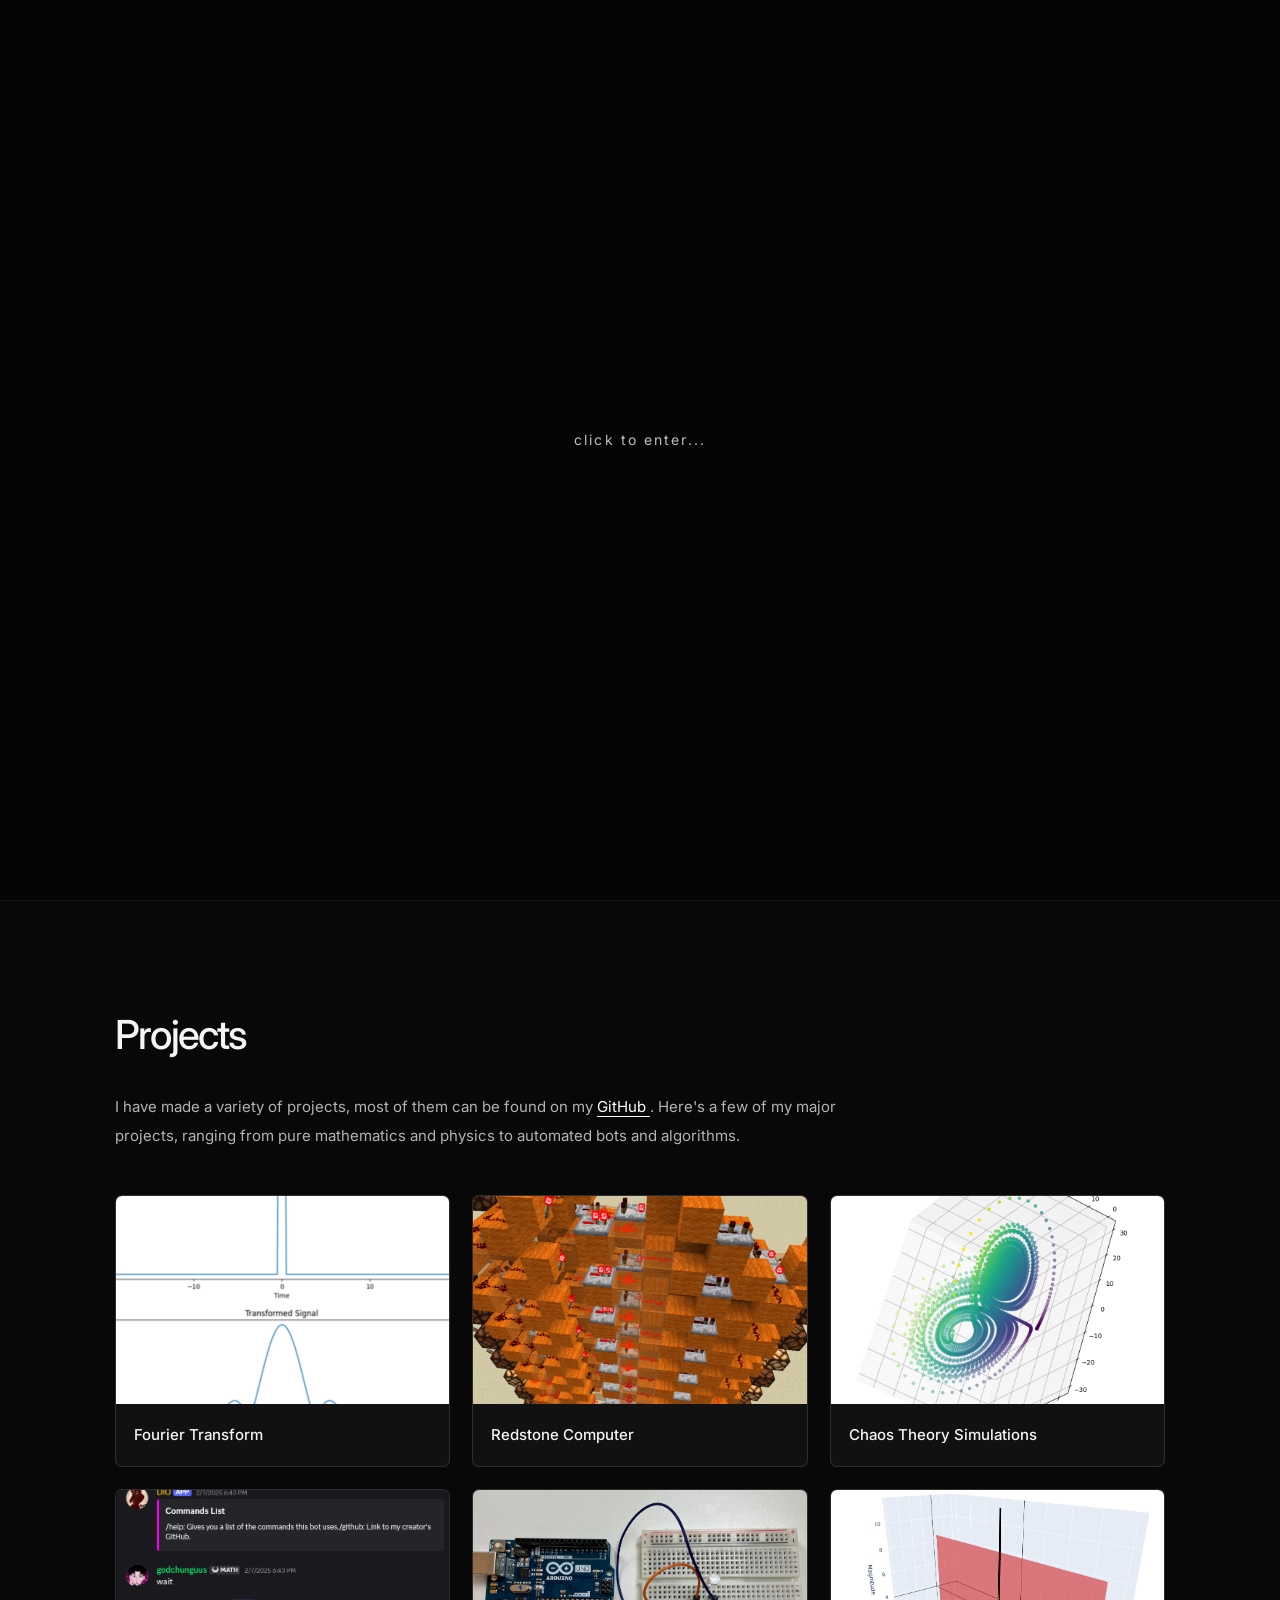
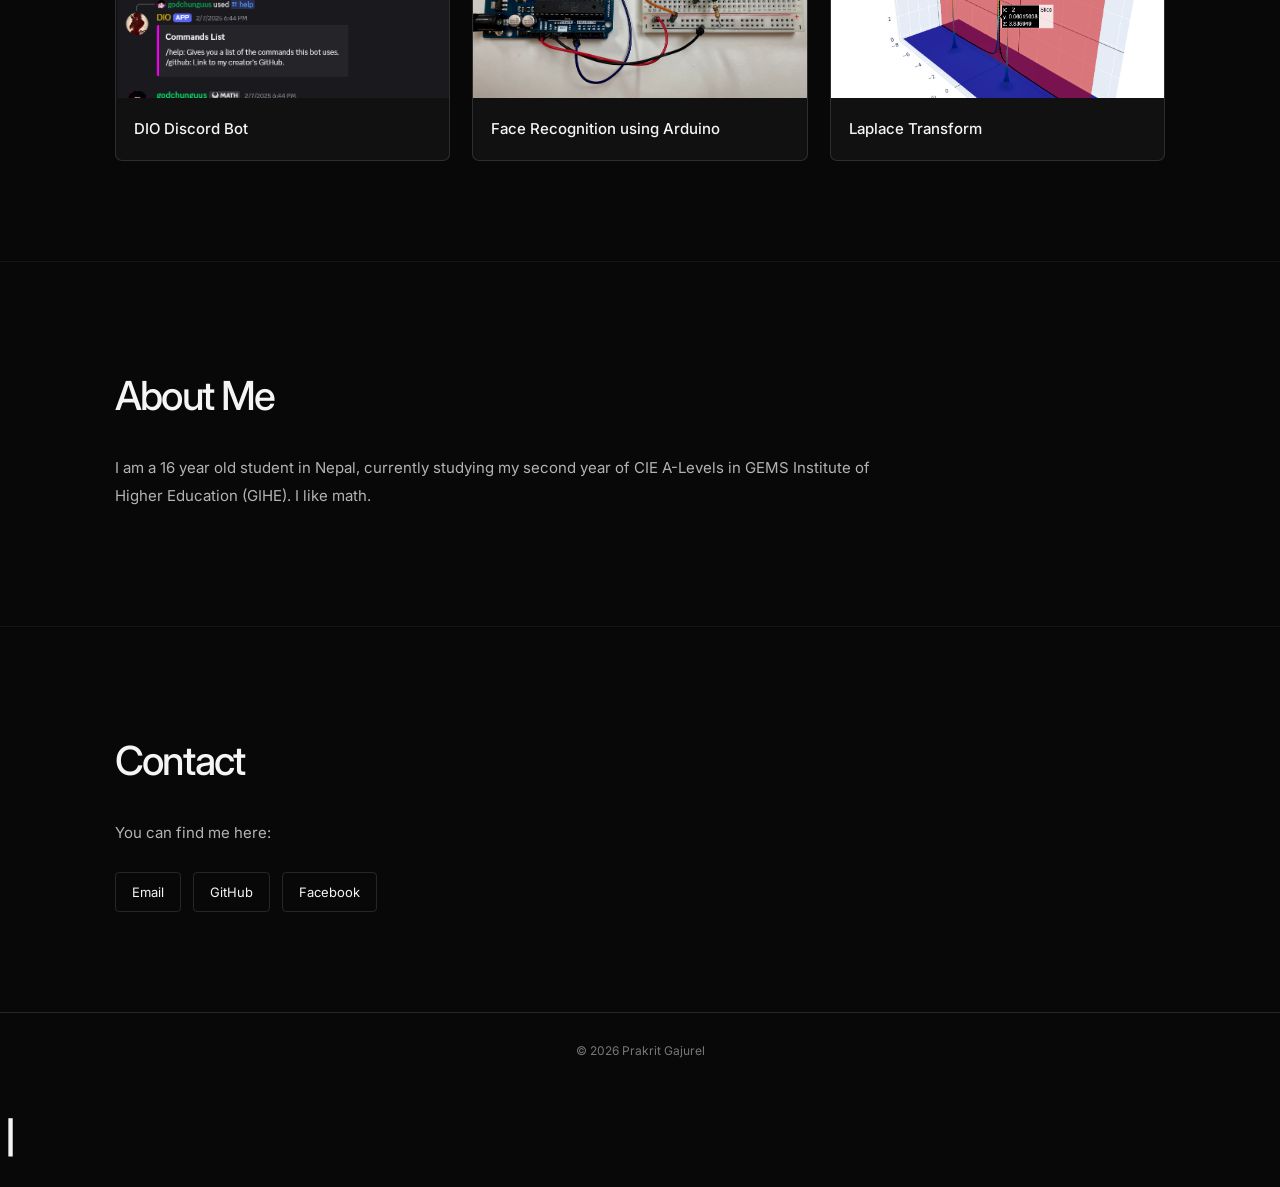
==== commit 5cea99cc: "Update index.html" ====
--- a/index.html
+++ b/index.html
@@ -3,10 +3,18 @@
 
 <head>
     <title>Prakrit Gajurel</title>
+
     <meta charset="utf-8">
-    <meta name="viewport" content="width=device-width, initial-scale=1">
-
-    <link rel="stylesheet" href="./assets/css/main.css">
+
+    <meta
+        name="viewport"
+        content="width=device-width, initial-scale=1"
+    >
+
+    <link
+        rel="stylesheet"
+        href="assets/css/main.css"
+    >
 
     <link
         href="https://fonts.googleapis.com/css2?family=Inter:wght@300;400;500;600;700&display=swap"
@@ -14,157 +22,344 @@
     >
 </head>
 
+
 <body>
 
     <!-- click to enter -->
+
     <div id="entrance">
+
         <div class="entrance-content">
-            <div class="entrance-text">click to enter...</div>
+
+            <div class="entrance-text">
+                click to enter...
+            </div>
+
             <div class="entrance-line"></div>
-        </div>
+
+        </div>
+
     </div>
 
+
     <!-- hero -->
+
     <section id="hero">
+
         <div class="hero-content">
+
             <h1>
                 <span class="name-first"></span><span class="name-last"></span><span class="cursor">|</span>
             </h1>
 
-            <p class="subtitle">Alias GodChungus</p>
-
-            <a href="#projects" class="hero-button">My Projects</a>
-        </div>
+
+            <p class="subtitle">
+                Alias GodChungus
+            </p>
+
+            <a
+                href="#projects"
+                class="hero-button"
+            >
+                My Projects
+            </a>
+
+        </div>
+
     </section>
 
+
     <!-- projects -->
-    <section id="projects" class="content-section">
+
+    <section
+        id="projects"
+        class="content-section"
+    >
+
         <div class="section-inner">
-            <h2 class="section-title">Projects</h2>
+
+            <h2 class="section-title">
+                Projects
+            </h2>
 
             <p class="section-description">
+
                 I have made a variety of projects, most of them can be
                 found on my
-                <a href="https://github.com/GodChungus"
-                   target="_blank" rel="noopener noreferrer">GitHub</a>.
+
+                <a
+                    href="https://github.com/GodChungus"
+                    target="_blank"
+                    rel="noopener"
+                >
+                    GitHub
+                </a>.
+
                 Here's a few of my major projects, ranging from pure
                 mathematics and physics to automated bots and algorithms.
+
             </p>
 
+
             <div class="projects-grid">
 
-                <article class="project">
-                    <img src="./images/fourier.png" alt="Fourier Transform">
-                    <div class="project-info">
-                        <h3>Fourier Transform</h3>
-                    </div>
-                </article>
-
-                <article class="project">
-                    <img src="./images/redstone computer.png" alt="Redstone Computer">
-                    <div class="project-info">
-                        <h3>Redstone Computer</h3>
-                    </div>
-                </article>
-
-                <article class="project">
-                    <img src="./images/chaos.png" alt="Chaos Theory Simulations">
-                    <div class="project-info">
-                        <h3>Chaos Theory Simulations</h3>
-                    </div>
-                </article>
-
-                <article class="project">
-                    <img src="./images/dio.png" alt="DIO Discord Bot">
-                    <div class="project-info">
-                        <h3>DIO Discord Bot</h3>
-                    </div>
-                </article>
-
-                <article class="project">
-                    <img src="./images/arduino ex.jpg" alt="Arduino Face Recognition">
-                    <div class="project-info">
-                        <h3>Face Recognition using Arduino</h3>
-                    </div>
-                </article>
-
-                <article class="project">
-                    <a href="./laplace.html">
-                        <img src="./images/laplace ex.png" alt="Laplace Transform">
+
+                <article class="project">
+
+                    <img
+                        src="images/fourier.png"
+                        alt="Fourier Transform"
+                    >
+
+                    <div class="project-info">
+
+                        <h3>
+                            Fourier Transform
+                        </h3>
+
+                    </div>
+
+                </article>
+
+
+                <article class="project">
+
+                    <img
+                        src="images/redstone computer.png"
+                        alt="Redstone Computer"
+                    >
+
+                    <div class="project-info">
+
+                        <h3>
+                            Redstone Computer
+                        </h3>
+
+                    </div>
+
+                </article>
+
+
+                <article class="project">
+
+                    <img
+                        src="images/chaos.png"
+                        alt="Chaos Theory Simulations"
+                    >
+
+                    <div class="project-info">
+
+                        <h3>
+                            Chaos Theory Simulations
+                        </h3>
+
+                    </div>
+
+                </article>
+
+
+                <article class="project">
+
+                    <img
+                        src="images/dio.png"
+                        alt="DIO Discord Bot"
+                    >
+
+                    <div class="project-info">
+
+                        <h3>
+                            DIO Discord Bot
+                        </h3>
+
+                    </div>
+
+                </article>
+
+
+                <article class="project">
+
+                    <img
+                        src="images/arduino ex.jpg"
+                        alt="Arduino Face Recognition"
+                    >
+
+                    <div class="project-info">
+
+                        <h3>
+                            Face Recognition using Arduino
+                        </h3>
+
+                    </div>
+
+                </article>
+
+
+                <article class="project">
+
+                    <a href="laplace.html">
+
+                        <img
+                            src="images/laplace ex.png"
+                            alt="Laplace Transform"
+                        >
+
                     </a>
-                    <div class="project-info">
-                        <h3>Laplace Transform</h3>
-                    </div>
-                </article>
-
-            </div>
-        </div>
+
+                    <div class="project-info">
+
+                        <h3>
+                            Laplace Transform
+                        </h3>
+
+                    </div>
+
+                </article>
+
+
+            </div>
+
+        </div>
+
     </section>
 
+
     <!-- about -->
-    <section id="about" class="content-section">
+
+    <section
+        id="about"
+        class="content-section"
+    >
+
         <div class="section-inner">
-            <h2 class="section-title">About Me</h2>
+
+            <h2 class="section-title">
+                About Me
+            </h2>
 
             <p class="about-text">
+
                 I am a 16 year old student in Nepal, currently studying my
-                first year of CIE A-Levels in GEMS Institute of Higher
+                second year of CIE A-Levels in GEMS Institute of Higher
                 Education (GIHE). I like math.
             </p>
-        </div>
+
+        </div>
+
     </section>
 
+
     <!-- contact -->
-    <section id="contact" class="content-section">
+
+    <section
+        id="contact"
+        class="content-section"
+    >
+
         <div class="section-inner">
-            <h2 class="section-title">Contact</h2>
-
-            <p class="section-description">You can find me here:</p>
+
+            <h2 class="section-title">
+                Contact
+            </h2>
+
+            <p class="section-description">
+                You can find me here:
+            </p>
 
             <div class="contact-links">
-                <a href="mailto:pgajurel111@gmail.com">Email</a>
-
-                <a href="https://github.com/GodChungus"
-                   target="_blank" rel="noopener noreferrer">GitHub</a>
-
-                <a href="https://www.facebook.com/godchunguus/"
-                   target="_blank" rel="noopener noreferrer">Facebook</a>
-            </div>
-        </div>
+
+                <a href="mailto:pgajurel111@gmail.com">
+                    Email
+                </a>
+
+                <a
+                    href="https://github.com/GodChungus"
+                    target="_blank"
+                    rel="noopener"
+                >
+                    GitHub
+                </a>
+
+                <a
+                    href="https://www.facebook.com/godchunguus/"
+                    target="_blank"
+                    rel="noopener"
+                >
+                    Facebook
+                </a>
+
+            </div>
+
+        </div>
+
     </section>
 
+
     <!-- footer -->
-    <footer>© 2026 Prakrit Gajurel</footer>
-
-    <!-- music -->
-    <audio id="music" preload="auto"></audio>
+
+    <footer>
+        © 2026 Prakrit Gajurel
+    </footer>
+
+
+    <!-- local music -->
+
+    <audio
+        id="music"
+        src="music/memento.mp3"
+        preload="auto"
+    ></audio>
+
 
     <!-- music player -->
-    <div id="music-player" class="hidden">
+
+    <div
+        id="music-player"
+        class="hidden"
+    >
 
         <img
-            id="music-art"
             class="music-art"
-            src="./images/memento.jpg"
-            alt="Album artwork"
+            src="images/memento.jpg"
+            alt="Memento artwork"
         >
 
+
         <div class="music-info">
-            <div id="music-title" class="music-title">Memento</div>
-            <div id="music-artist" class="music-artist">nonoc</div>
-        </div>
-
-        <button id="music-toggle" type="button" aria-label="Pause music">
+
+            <div class="music-title">
+                Memento
+            </div>
+
+            <div class="music-artist">
+                nonoc
+            </div>
+
+        </div>
+
+
+        <button
+            id="music-toggle"
+            type="button"
+            aria-label="Pause music"
+        >
+
             <span class="pause-icon">
                 <span></span>
                 <span></span>
             </span>
+
         </button>
 
     </div>
 
+
     <!-- javascript -->
-    <script src="./assets/js/main.js"></script>
+
+    <script src="assets/js/main.js"></script>
 
 </body>
+
 </html>
+<h1>
+    <span class="name-first"></span><span class="name-last"></span><span class="cursor">|</span>
+</h1>
